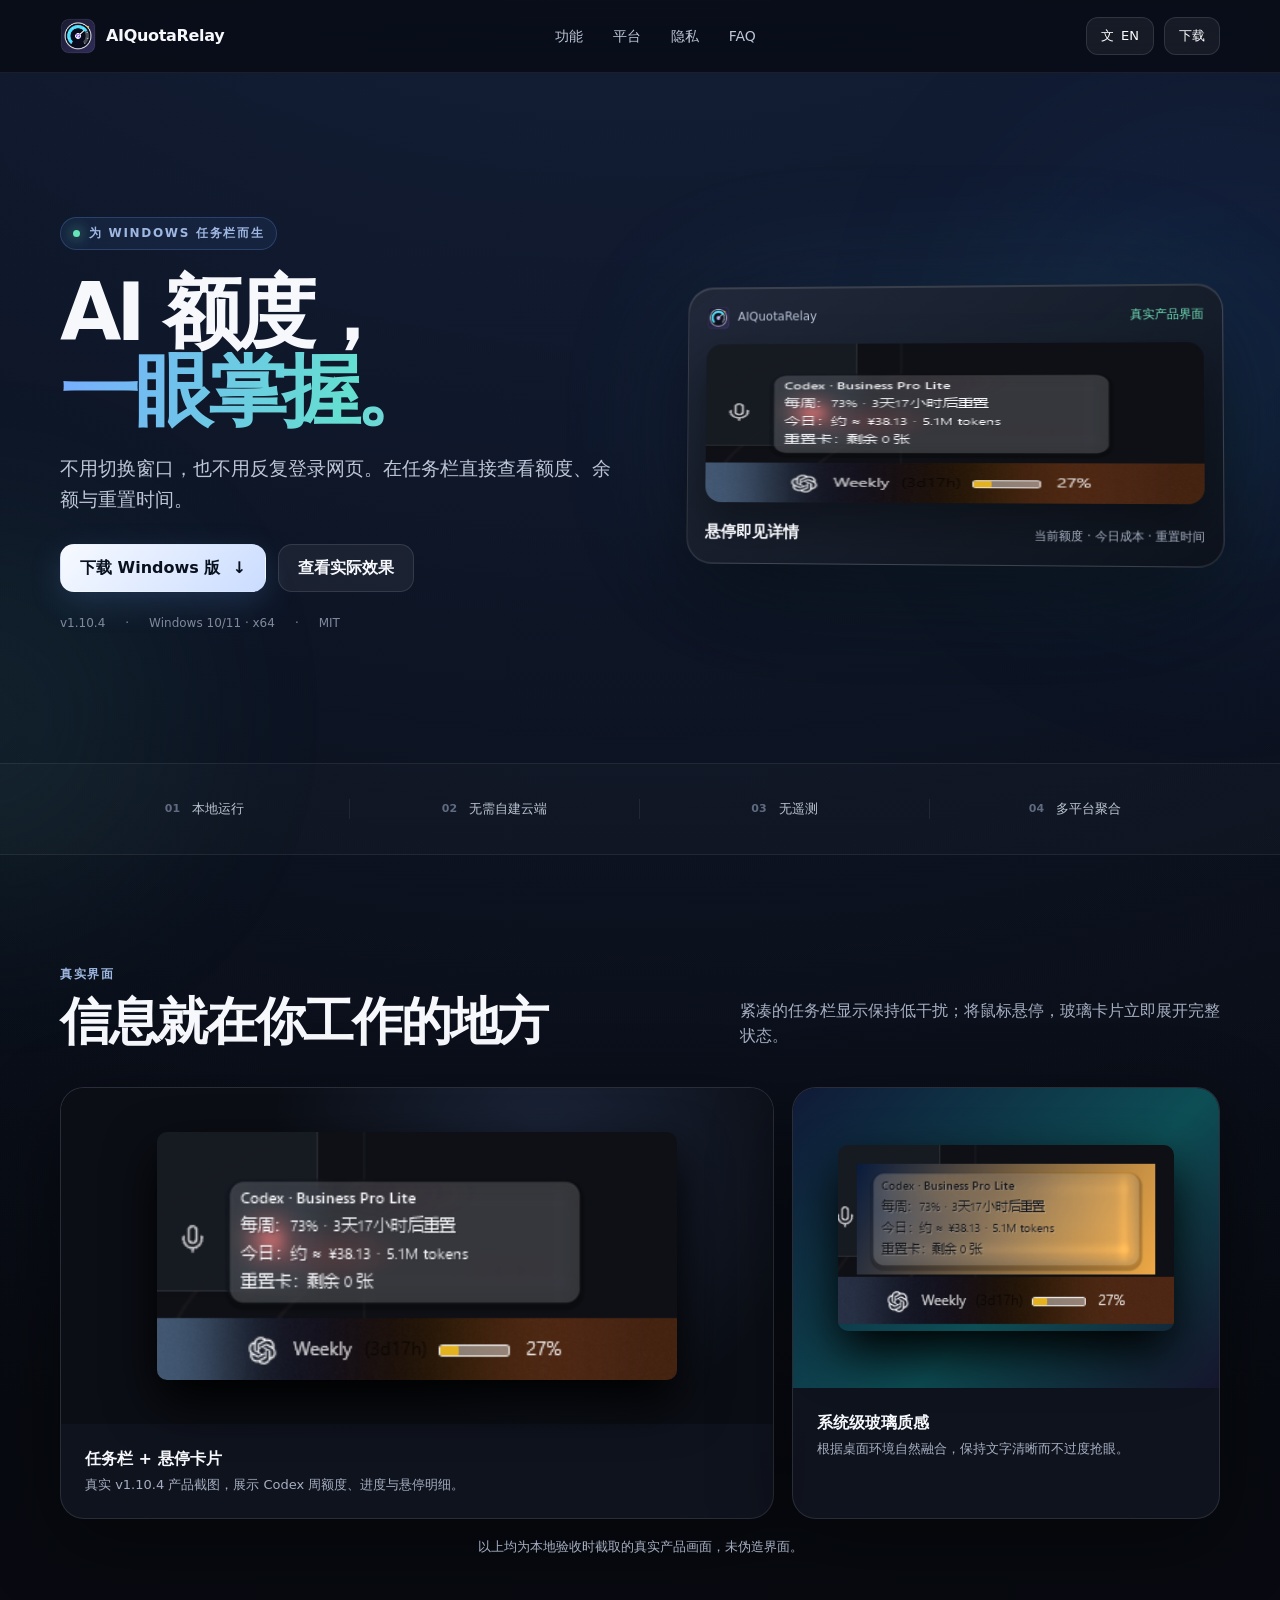
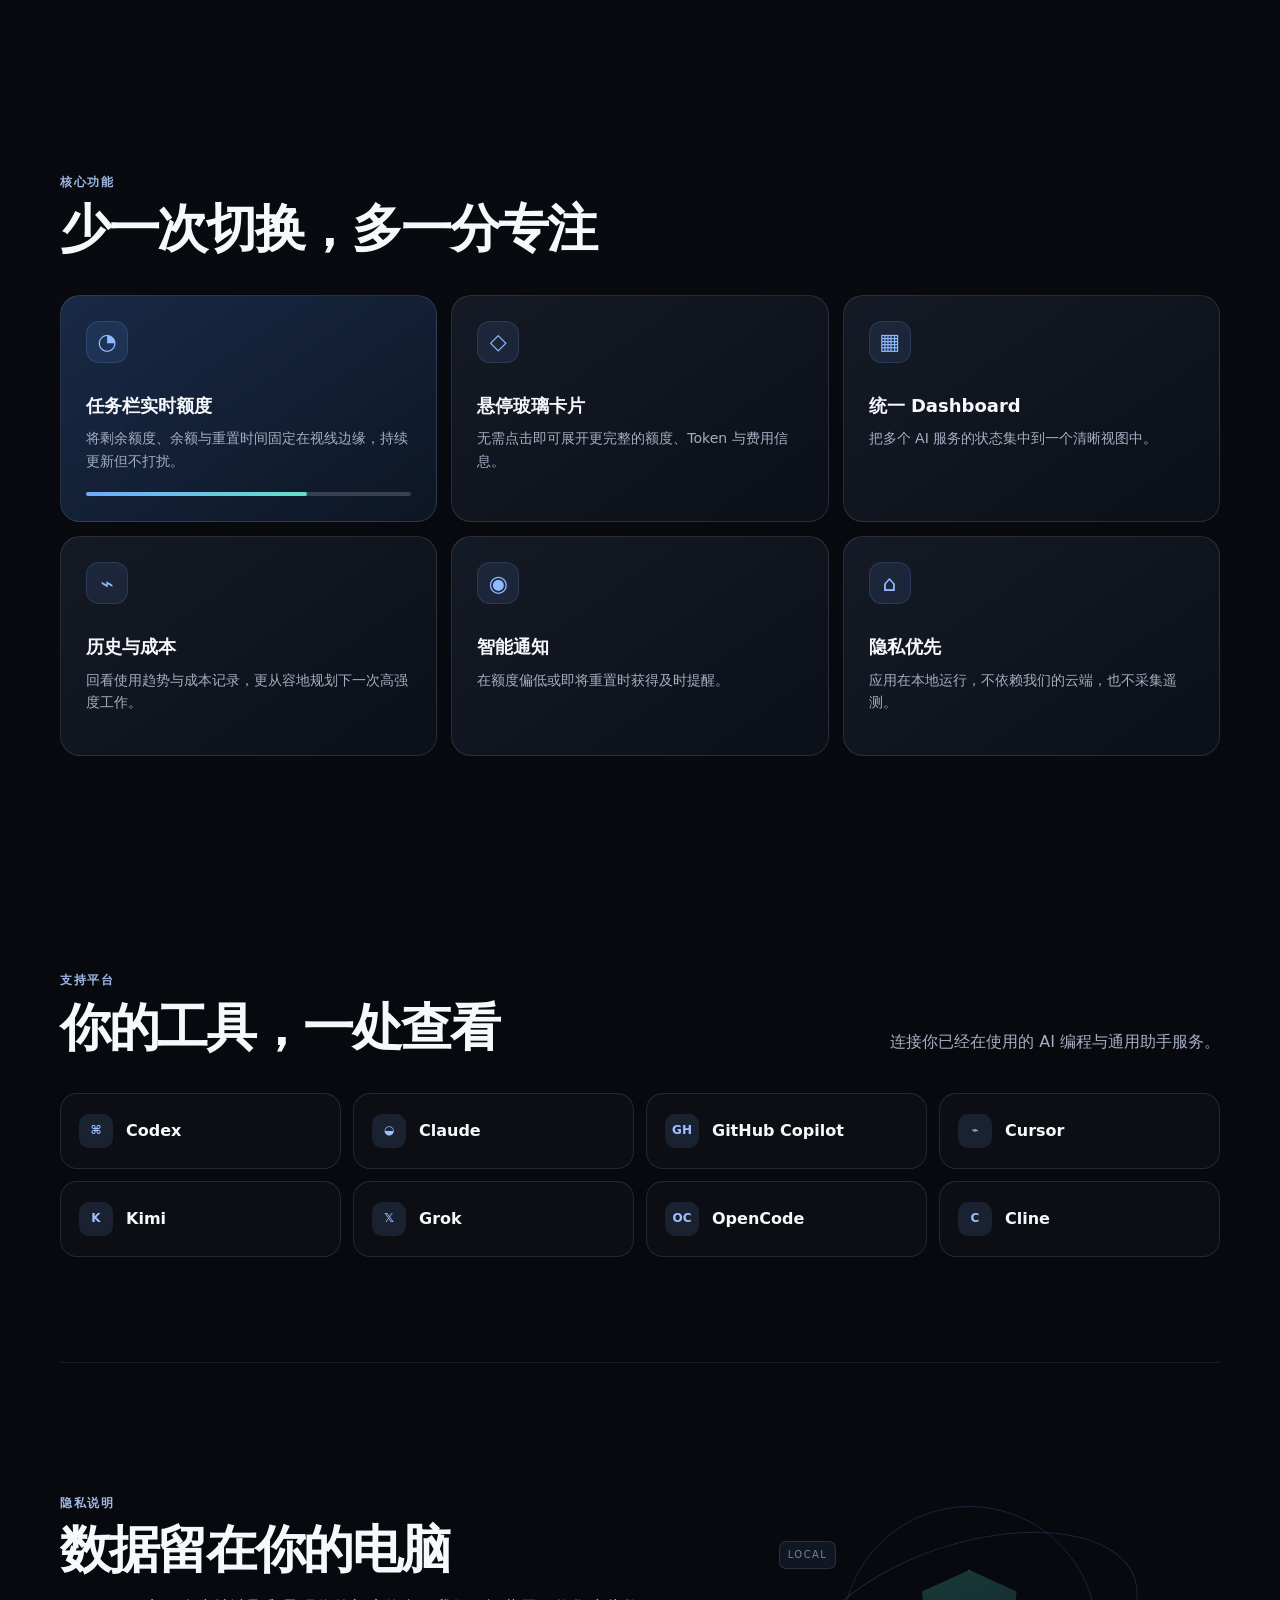
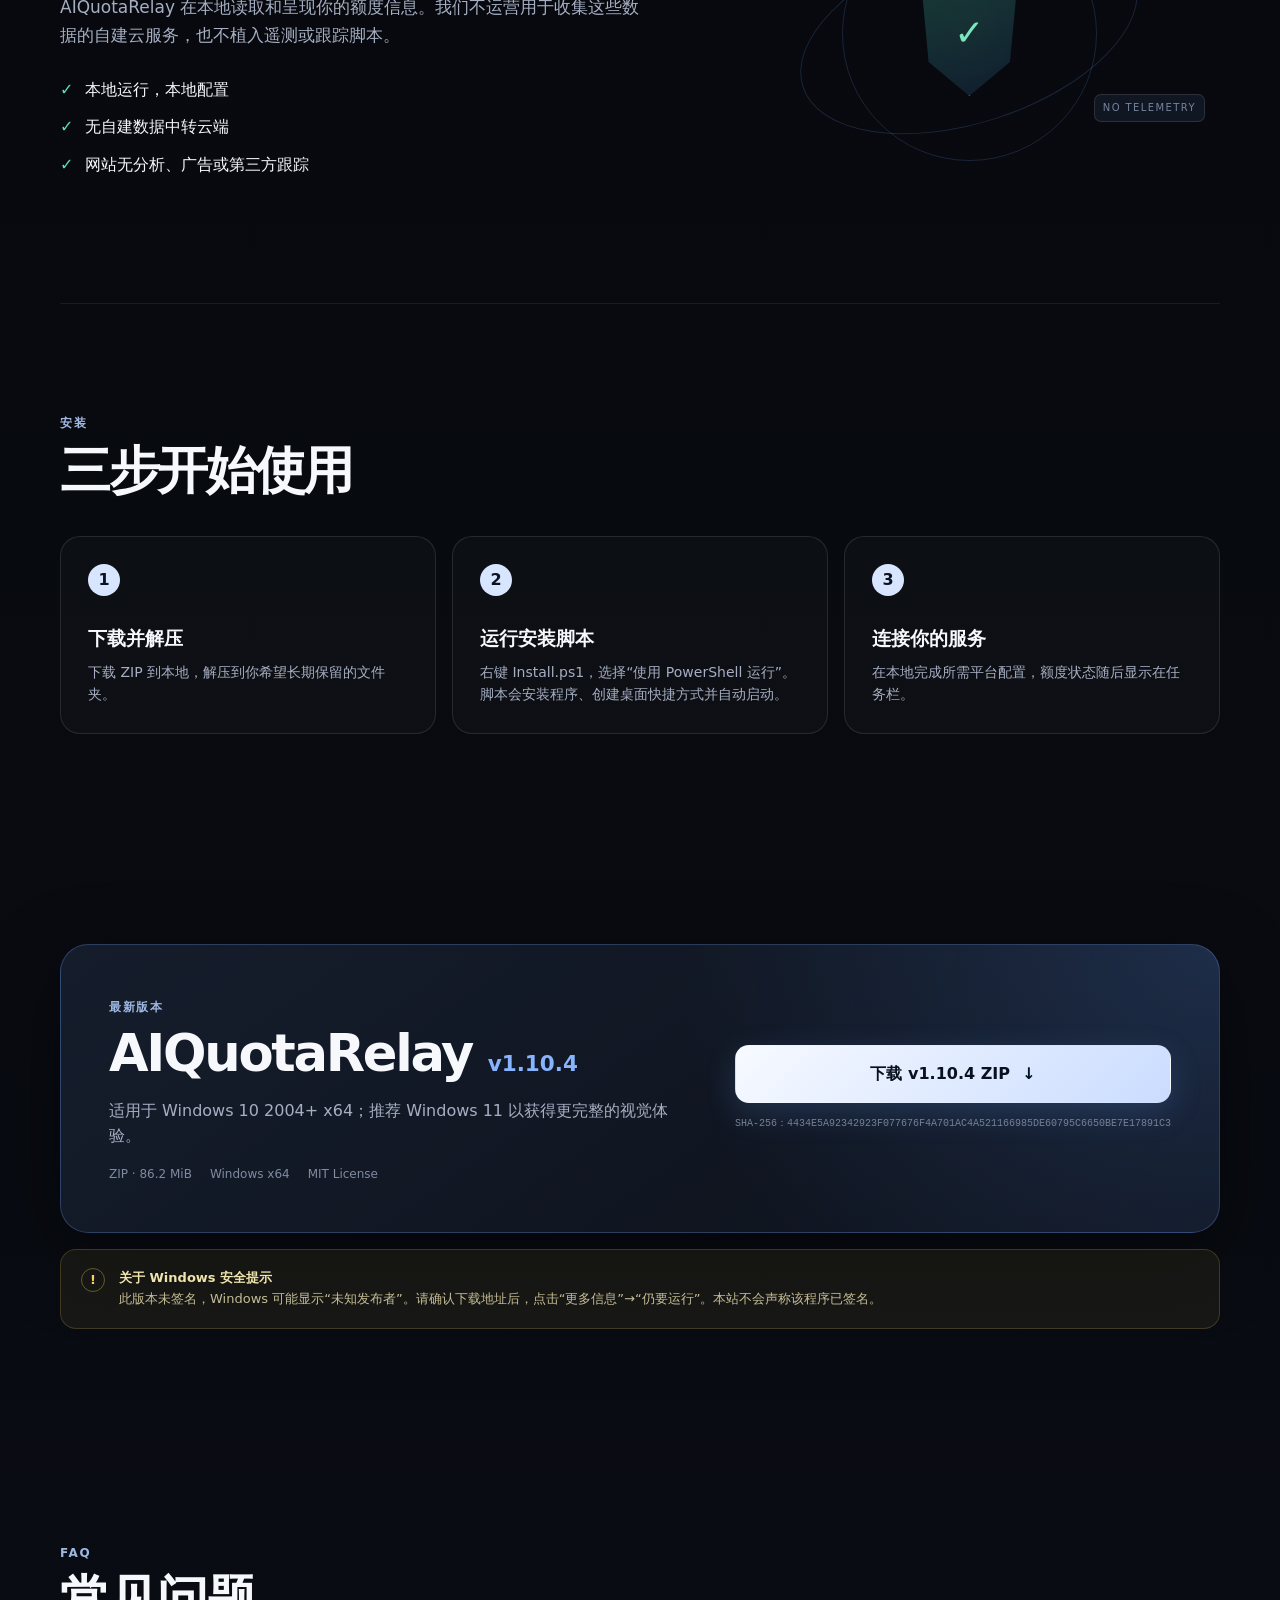
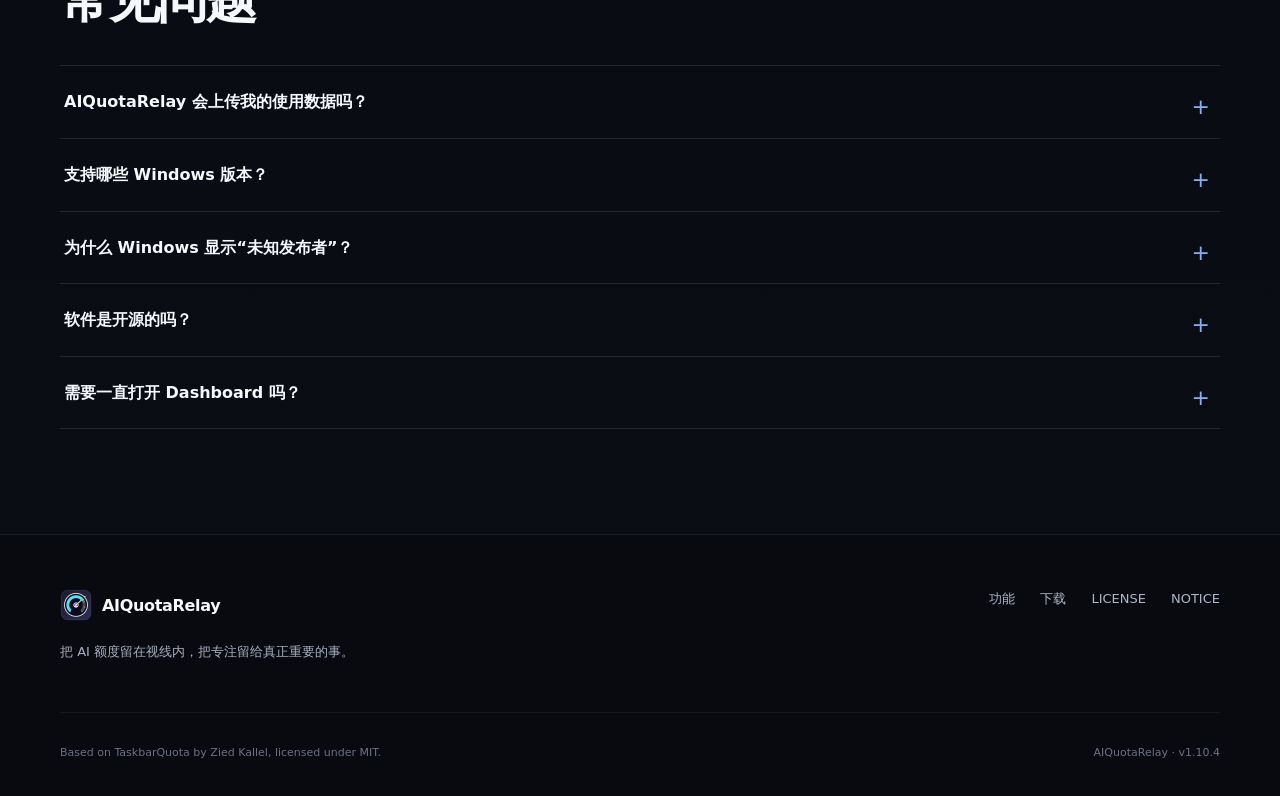
==== index.html @ 6ef2b967 "Launch AIQuotaRelay product site" ====
<!doctype html>
<html lang="zh-CN" data-lang="zh">
<head>
  <meta charset="utf-8">
  <meta name="viewport" content="width=device-width, initial-scale=1">
  <meta name="description" content="AIQuotaRelay — 在 Windows 任务栏直接查看 AI 编程工具额度、余额与重置时间。">
  <meta name="theme-color" content="#080b12">
  <title>AIQuotaRelay — AI 额度，一眼掌握</title>
  <link rel="icon" href="assets/AIQuotaRelay.ico" sizes="any">
  <link rel="apple-touch-icon" href="assets/AIQuotaRelay.png">
  <link rel="stylesheet" href="styles.css">
  <script src="app.js" defer></script>
</head>
<body>
  <a class="skip-link" href="#main" data-i18n="skip">跳到主要内容</a>
  <div class="ambient ambient-one" aria-hidden="true"></div><div class="ambient ambient-two" aria-hidden="true"></div>
  <header class="site-header">
    <nav class="nav shell" aria-label="主导航">
      <a class="brand" href="#top" aria-label="AIQuotaRelay 首页"><img src="assets/AIQuotaRelay.png" alt="" width="36" height="36"><span>AIQuotaRelay</span></a>
      <div class="nav-links">
        <a href="#features" data-i18n="navFeatures">功能</a><a href="#platforms" data-i18n="navPlatforms">平台</a><a href="#privacy" data-i18n="navPrivacy">隐私</a><a href="#faq">FAQ</a>
      </div>
      <div class="nav-actions"><button class="lang-toggle" type="button" aria-label="Switch to English"><span aria-hidden="true">文</span><span id="langLabel">EN</span></button><a class="nav-download" href="#download" data-i18n="navDownload">下载</a></div>
    </nav>
  </header>

  <main id="main">
    <section class="hero shell" id="top">
      <div class="hero-copy">
        <div class="eyebrow"><span class="status-dot"></span><span data-i18n="eyebrow">为 Windows 任务栏而生</span></div>
        <h1><span data-i18n="heroTitleA">AI 额度，</span><span class="gradient-text" data-i18n="heroTitleB">一眼掌握。</span></h1>
        <p class="hero-lead" data-i18n="heroLead">不用切换窗口，也不用反复登录网页。在任务栏直接查看额度、余额与重置时间。</p>
        <div class="hero-actions">
          <a class="button primary" href="https://github.com/Lanzier/AIQuotaRelay/releases/download/v1.10.4/AIQuotaRelay-v1.10.4-win-x64.zip" data-download><span data-i18n="downloadWin">下载 Windows 版</span><span aria-hidden="true">↓</span></a>
          <a class="button secondary" href="#demo" data-i18n="seeDemo">查看实际效果</a>
        </div>
        <div class="hero-meta"><span>v1.10.4</span><span>Windows 10/11 · x64</span><span>MIT</span></div>
      </div>
      <div class="hero-visual" aria-label="AIQuotaRelay 任务栏展示">
        <div class="window-glow"></div>
        <div class="product-stage">
          <div class="stage-top"><span class="stage-app"><img src="assets/AIQuotaRelay.png" alt="" width="24" height="24">AIQuotaRelay</span><span class="stage-live" data-i18n="liveData">真实产品界面</span></div>
          <img class="hero-shot" src="assets/taskbar-hover-v1.10.4.png" alt="AIQuotaRelay 在 Windows 任务栏上显示 Codex 额度与悬停详情" width="336" height="160">
          <div class="stage-caption"><strong data-i18n="hoverTitle">悬停即见详情</strong><span data-i18n="hoverBody">当前额度 · 今日成本 · 重置时间</span></div>
        </div>
      </div>
    </section>

    <section class="trust-strip" aria-label="产品特性摘要"><div class="shell trust-grid">
      <span><b>01</b><i data-i18n="trustLocal">本地运行</i></span><span><b>02</b><i data-i18n="trustCloud">无需自建云端</i></span><span><b>03</b><i data-i18n="trustTelemetry">无遥测</i></span><span><b>04</b><i data-i18n="trustPlatforms">多平台聚合</i></span>
    </div></section>

    <section class="section shell" id="demo">
      <div class="section-heading"><div><span class="kicker" data-i18n="demoKicker">真实界面</span><h2 data-i18n="demoTitle">信息就在你工作的地方</h2></div><p data-i18n="demoLead">紧凑的任务栏显示保持低干扰；将鼠标悬停，玻璃卡片立即展开完整状态。</p></div>
      <div class="demo-grid">
        <figure class="demo-card demo-main"><div class="shot-wrap checker"><img src="assets/taskbar-hover-v1.10.4.png" alt="AIQuotaRelay 任务栏悬停卡片真实截图" loading="lazy"></div><figcaption><b data-i18n="demoCard1Title">任务栏 + 悬停卡片</b><span data-i18n="demoCard1Body">真实 v1.10.4 产品截图，展示 Codex 周额度、进度与悬停明细。</span></figcaption></figure>
        <figure class="demo-card"><div class="shot-wrap colorful"><img src="assets/hover-glass-colorful.png" alt="AIQuotaRelay 彩色桌面背景上的玻璃效果真实截图" loading="lazy"></div><figcaption><b data-i18n="demoCard2Title">系统级玻璃质感</b><span data-i18n="demoCard2Body">根据桌面环境自然融合，保持文字清晰而不过度抢眼。</span></figcaption></figure>
      </div>
      <p class="image-note" data-i18n="imageNote">以上均为本地验收时截取的真实产品画面，未伪造界面。</p>
    </section>

    <section class="section shell" id="features">
      <div class="section-heading"><div><span class="kicker" data-i18n="featuresKicker">核心功能</span><h2 data-i18n="featuresTitle">少一次切换，多一分专注</h2></div></div>
      <div class="feature-grid">
        <article class="feature featured"><div class="icon">◔</div><h3 data-i18n="f1t">任务栏实时额度</h3><p data-i18n="f1b">将剩余额度、余额与重置时间固定在视线边缘，持续更新但不打扰。</p><div class="mini-meter"><span></span></div></article>
        <article class="feature"><div class="icon">◇</div><h3 data-i18n="f2t">悬停玻璃卡片</h3><p data-i18n="f2b">无需点击即可展开更完整的额度、Token 与费用信息。</p></article>
        <article class="feature"><div class="icon">▦</div><h3 data-i18n="f3t">统一 Dashboard</h3><p data-i18n="f3b">把多个 AI 服务的状态集中到一个清晰视图中。</p></article>
        <article class="feature"><div class="icon">⌁</div><h3 data-i18n="f4t">历史与成本</h3><p data-i18n="f4b">回看使用趋势与成本记录，更从容地规划下一次高强度工作。</p></article>
        <article class="feature"><div class="icon">◉</div><h3 data-i18n="f5t">智能通知</h3><p data-i18n="f5b">在额度偏低或即将重置时获得及时提醒。</p></article>
        <article class="feature"><div class="icon">⌂</div><h3 data-i18n="f6t">隐私优先</h3><p data-i18n="f6b">应用在本地运行，不依赖我们的云端，也不采集遥测。</p></article>
      </div>
    </section>

    <section class="section shell" id="platforms">
      <div class="section-heading"><div><span class="kicker" data-i18n="platformKicker">支持平台</span><h2 data-i18n="platformTitle">你的工具，一处查看</h2></div><p data-i18n="platformLead">连接你已经在使用的 AI 编程与通用助手服务。</p></div>
      <div class="platform-list">
        <span><b>⌘</b>Codex</span><span><b>◒</b>Claude</span><span><b>GH</b>GitHub Copilot</span><span><b>⌁</b>Cursor</span><span><b>K</b>Kimi</span><span><b>𝕏</b>Grok</span><span><b>OC</b>OpenCode</span><span><b>C</b>Cline</span>
      </div>
    </section>

    <section class="section shell privacy" id="privacy">
      <div class="privacy-copy"><span class="kicker" data-i18n="privacyKicker">隐私说明</span><h2 data-i18n="privacyTitle">数据留在你的电脑</h2><p data-i18n="privacyLead">AIQuotaRelay 在本地读取和呈现你的额度信息。我们不运营用于收集这些数据的自建云服务，也不植入遥测或跟踪脚本。</p><ul><li data-i18n="p1">本地运行，本地配置</li><li data-i18n="p2">无自建数据中转云端</li><li data-i18n="p3">网站无分析、广告或第三方跟踪</li></ul></div>
      <div class="privacy-visual" aria-hidden="true"><div class="shield">✓</div><div class="orbit o1"></div><div class="orbit o2"></div><span class="pv-label pv-a">LOCAL</span><span class="pv-label pv-b">NO TELEMETRY</span></div>
    </section>

    <section class="section shell" id="install">
      <div class="section-heading"><div><span class="kicker" data-i18n="installKicker">安装</span><h2 data-i18n="installTitle">三步开始使用</h2></div></div>
      <ol class="steps">
        <li><span>1</span><div><h3 data-i18n="s1t">下载并解压</h3><p data-i18n="s1b">下载 ZIP 到本地，解压到你希望长期保留的文件夹。</p></div></li>
        <li><span>2</span><div><h3 data-i18n="s2t">运行安装脚本</h3><p data-i18n="s2b">右键 Install.ps1，选择“使用 PowerShell 运行”。脚本会安装程序、创建桌面快捷方式并自动启动。</p></div></li>
        <li><span>3</span><div><h3 data-i18n="s3t">连接你的服务</h3><p data-i18n="s3b">在本地完成所需平台配置，额度状态随后显示在任务栏。</p></div></li>
      </ol>
    </section>

    <section class="section shell" id="download">
      <div class="download-panel"><div><span class="kicker" data-i18n="downloadKicker">最新版本</span><h2>AIQuotaRelay <em>v1.10.4</em></h2><p data-i18n="downloadLead">适用于 Windows 10 2004+ x64；推荐 Windows 11 以获得更完整的视觉体验。</p><div class="release-facts"><span>ZIP · 86.2 MiB</span><span>Windows x64</span><span>MIT License</span></div></div>
        <div class="download-side"><a class="button primary big" href="https://github.com/Lanzier/AIQuotaRelay/releases/download/v1.10.4/AIQuotaRelay-v1.10.4-win-x64.zip" data-download><span data-i18n="downloadZip">下载 v1.10.4 ZIP</span><span aria-hidden="true">↓</span></a><code data-i18n="shaPending">SHA-256：4434E5A92342923F077676F4A701AC4A521166985DE60795C6650BE7E17891C3</code></div>
      </div>
      <div class="warning"><span aria-hidden="true">!</span><p><strong data-i18n="unsignedTitle">关于 Windows 安全提示</strong><br><span data-i18n="unsignedBody">此版本未签名，Windows 可能显示“未知发布者”。请确认下载地址后，点击“更多信息”→“仍要运行”。本站不会声称该程序已签名。</span></p></div>
    </section>

    <section class="section shell faq" id="faq">
      <div class="section-heading"><div><span class="kicker">FAQ</span><h2 data-i18n="faqTitle">常见问题</h2></div></div>
      <div class="faq-list">
        <details><summary data-i18n="q1">AIQuotaRelay 会上传我的使用数据吗？</summary><p data-i18n="a1">不会。应用在本地运行，不使用我们的云端中转，也不包含遥测。各服务的连接仍受其自身条款与接口约束。</p></details>
        <details><summary data-i18n="q2">支持哪些 Windows 版本？</summary><p data-i18n="a2">支持 Windows 10 2004 及以上版本的 x64 设备，推荐使用 Windows 11。</p></details>
        <details><summary data-i18n="q3">为什么 Windows 显示“未知发布者”？</summary><p data-i18n="a3">当前安装包未使用受信任的代码签名证书。确认文件来自本页列出的 GitHub Releases 地址后，可点击“更多信息”→“仍要运行”。</p></details>
        <details><summary data-i18n="q4">软件是开源的吗？</summary><p data-i18n="a4">本项目保留 MIT 许可与原作者署名。AIQuotaRelay 基于 Zied Kallel 的 TaskbarQuota，详情见 LICENSE 与 NOTICE。</p></details>
        <details><summary data-i18n="q5">需要一直打开 Dashboard 吗？</summary><p data-i18n="a5">不需要。日常状态可直接在任务栏查看，需要深入分析时再打开 Dashboard。</p></details>
      </div>
    </section>
  </main>

  <footer><div class="shell footer-grid"><div><a class="brand" href="#top"><img src="assets/AIQuotaRelay.png" alt="" width="32" height="32"><span>AIQuotaRelay</span></a><p data-i18n="footerTag">把 AI 额度留在视线内，把专注留给真正重要的事。</p></div><div class="footer-links"><a href="#features" data-i18n="navFeatures">功能</a><a href="#download" data-i18n="navDownload">下载</a><a href="license.html">LICENSE</a><a href="notice.html">NOTICE</a></div></div><div class="shell footer-bottom"><p>Based on TaskbarQuota by Zied Kallel, licensed under MIT.</p><p>AIQuotaRelay · v1.10.4</p></div></footer>
</body>
</html>
---- styles.css ----
:root{--bg:#07090e;--bg2:#0d111b;--card:rgba(20,25,37,.68);--card2:#121824;--line:rgba(255,255,255,.11);--text:#f6f8fc;--muted:#a6afc2;--blue:#68a7ff;--cyan:#5ae0d0;--purple:#9d8cff;--yellow:#f7d25c;--radius:24px;--shadow:0 24px 80px rgba(0,0,0,.42)}*{box-sizing:border-box}html{scroll-behavior:smooth;scroll-padding-top:88px}body{margin:0;background:radial-gradient(circle at 50% -15%,#182748 0,transparent 36%),linear-gradient(180deg,#080b12 0,#07090e 55%,#0a0d14 100%);color:var(--text);font-family:"Segoe UI Variable","Segoe UI",system-ui,-apple-system,sans-serif;line-height:1.6;overflow-x:hidden}a{color:inherit;text-decoration:none}button,a{ -webkit-tap-highlight-color:transparent}img{max-width:100%;display:block}.shell{width:min(1160px,calc(100% - 40px));margin-inline:auto}.skip-link{position:fixed;top:8px;left:8px;z-index:99;background:white;color:#000;padding:8px 12px;border-radius:8px;transform:translateY(-150%)}.skip-link:focus{transform:none}.ambient{position:fixed;pointer-events:none;filter:blur(120px);opacity:.11;border-radius:50%;z-index:-1}.ambient-one{width:430px;height:430px;background:#347cff;top:16%;right:-160px}.ambient-two{width:320px;height:320px;background:#52e0c3;top:62%;left:-180px}.site-header{position:sticky;top:0;z-index:50;background:rgba(7,9,14,.72);backdrop-filter:blur(22px) saturate(1.3);border-bottom:1px solid rgba(255,255,255,.07)}.nav{height:72px;display:flex;align-items:center;justify-content:space-between;gap:24px}.brand{display:inline-flex;align-items:center;gap:10px;font-weight:720;letter-spacing:-.02em}.brand img{border-radius:8px}.nav-links{display:flex;gap:30px;color:#bec6d6;font-size:14px}.nav-links a:hover,.footer-links a:hover{color:white}.nav-actions{display:flex;gap:10px;align-items:center}.lang-toggle,.nav-download{border:1px solid var(--line);background:rgba(255,255,255,.06);color:white;height:38px;padding:0 14px;border-radius:12px;font:inherit;font-size:13px;cursor:pointer}.lang-toggle{display:flex;gap:7px;align-items:center}.lang-toggle:hover,.nav-download:hover{background:rgba(255,255,255,.11)}.nav-download{display:inline-flex;align-items:center}.hero{min-height:690px;display:grid;grid-template-columns:1.02fr .98fr;align-items:center;gap:64px;padding-block:92px 78px}.eyebrow,.kicker{color:#9fb8e2;text-transform:uppercase;letter-spacing:.14em;font-size:12px;font-weight:700}.eyebrow{display:inline-flex;gap:9px;align-items:center;padding:6px 12px;border:1px solid rgba(108,162,255,.24);border-radius:999px;background:rgba(74,126,215,.1)}.status-dot{width:7px;height:7px;border-radius:50%;background:#65e5b8;box-shadow:0 0 14px #65e5b8}.hero h1{font-size:clamp(52px,6.2vw,86px);line-height:.98;letter-spacing:-.065em;margin:24px 0}.gradient-text{display:block;background:linear-gradient(100deg,#78adff 0,#64dfd0 52%,#b09cff 100%);-webkit-background-clip:text;background-clip:text;color:transparent}.hero-lead{font-size:19px;color:#bdc6d7;max-width:590px;margin:0 0 30px}.hero-actions{display:flex;gap:12px;flex-wrap:wrap}.button{display:inline-flex;justify-content:center;align-items:center;gap:12px;min-height:48px;padding:0 19px;border-radius:14px;font-weight:650;border:1px solid transparent;transition:.2s transform,.2s background,.2s border-color}.button:hover{transform:translateY(-2px)}.button.primary{background:linear-gradient(135deg,#f7faff,#cadcff);color:#09111e;box-shadow:0 10px 32px rgba(104,167,255,.18)}.button.secondary{border-color:var(--line);background:rgba(255,255,255,.055)}.hero-meta{display:flex;gap:20px;color:#7f899d;font-size:12px;margin-top:22px;flex-wrap:wrap}.hero-meta span+span:before{content:"·";margin-right:20px}.hero-visual{position:relative;display:grid;place-items:center;min-width:0}.window-glow{position:absolute;width:88%;height:76%;background:linear-gradient(120deg,#397ce3,#37c8b8);filter:blur(80px);opacity:.24}.product-stage{position:relative;width:100%;padding:18px;border:1px solid rgba(255,255,255,.16);border-radius:26px;background:linear-gradient(145deg,rgba(34,41,57,.89),rgba(12,16,24,.84));box-shadow:0 38px 100px rgba(0,0,0,.5),inset 0 1px 0 rgba(255,255,255,.12);backdrop-filter:blur(18px);transform:perspective(900px) rotateY(-3deg) rotateX(1.5deg)}.stage-top{display:flex;justify-content:space-between;align-items:center;font-size:12px;color:#b7c0d2;margin-bottom:15px}.stage-app{display:flex;gap:8px;align-items:center}.stage-app img{border-radius:6px}.stage-live{color:#6fe0b7}.hero-shot{width:100%;border-radius:16px;image-rendering:auto;box-shadow:0 20px 45px rgba(0,0,0,.4)}.stage-caption{display:flex;justify-content:space-between;gap:12px;align-items:flex-end;margin-top:17px}.stage-caption strong{font-size:16px}.stage-caption span{color:var(--muted);font-size:12px}.trust-strip{border-block:1px solid rgba(255,255,255,.07);background:rgba(255,255,255,.018)}.trust-grid{display:grid;grid-template-columns:repeat(4,1fr);min-height:90px;align-items:center}.trust-grid span{display:flex;align-items:center;justify-content:center;gap:12px;border-right:1px solid rgba(255,255,255,.07)}.trust-grid span:last-child{border:0}.trust-grid b{color:#5f6b80;font-size:11px}.trust-grid i{font-style:normal;font-size:13px;color:#bdc5d3}.section{padding-block:105px}.section-heading{display:flex;justify-content:space-between;align-items:flex-end;gap:40px;margin-bottom:38px}.section-heading h2,.privacy h2,.download-panel h2{font-size:clamp(34px,4vw,54px);line-height:1.08;letter-spacing:-.045em;margin:8px 0 0}.section-heading p{max-width:480px;color:var(--muted);margin:0}.demo-grid{display:grid;grid-template-columns:1.25fr .75fr;gap:18px}.demo-card{margin:0;border:1px solid var(--line);border-radius:var(--radius);overflow:hidden;background:var(--card);box-shadow:var(--shadow)}.shot-wrap{min-height:300px;display:grid;place-items:center;padding:44px 30px;background:radial-gradient(circle at 68% 20%,rgba(92,128,204,.2),transparent 50%),#0b0e15}.shot-wrap.colorful{background:linear-gradient(135deg,#101a37,#0d4e55 58%,#16162d)}.shot-wrap img{width:min(100%,520px);border-radius:10px;box-shadow:0 22px 50px #000}.demo-card:not(.demo-main) .shot-wrap img{width:min(100%,336px)}.demo-card figcaption{display:grid;gap:4px;padding:22px 24px}.demo-card figcaption span,.image-note{color:var(--muted);font-size:13px}.image-note{text-align:center;margin:18px 0 0}.feature-grid{display:grid;grid-template-columns:repeat(3,1fr);gap:14px}.feature{min-height:220px;padding:25px;border:1px solid var(--line);border-radius:20px;background:linear-gradient(145deg,rgba(25,31,44,.78),rgba(14,18,27,.72));transition:.2s border-color,.2s transform}.feature:hover{transform:translateY(-3px);border-color:rgba(125,170,245,.34)}.feature.featured{background:linear-gradient(145deg,rgba(43,74,125,.5),rgba(15,26,43,.78))}.feature .icon{font-size:22px;color:#8ebaff;width:42px;height:42px;display:grid;place-items:center;border-radius:13px;background:rgba(112,165,255,.1);border:1px solid rgba(112,165,255,.17)}.feature h3{font-size:18px;margin:29px 0 7px}.feature p{margin:0;color:var(--muted);font-size:14px}.mini-meter{height:4px;background:#384052;border-radius:4px;margin-top:20px}.mini-meter span{display:block;width:68%;height:100%;background:linear-gradient(90deg,#70a9ff,#62e0c9);border-radius:inherit}.platform-list{display:grid;grid-template-columns:repeat(4,1fr);gap:12px}.platform-list span{height:76px;display:flex;align-items:center;gap:13px;padding:0 18px;border:1px solid var(--line);border-radius:17px;background:rgba(255,255,255,.025);font-weight:600}.platform-list b{display:grid;place-items:center;width:34px;height:34px;border-radius:10px;background:#1a2232;color:#9dc1ff;font-size:12px}.privacy{display:grid;grid-template-columns:1.08fr .92fr;gap:70px;align-items:center;border-block:1px solid rgba(255,255,255,.07)}.privacy-copy>p{color:var(--muted);font-size:17px;max-width:620px}.privacy ul{list-style:none;padding:0;margin:28px 0 0;display:grid;gap:12px}.privacy li:before{content:"✓";color:#62dfb8;margin-right:12px}.privacy-visual{position:relative;min-height:330px;display:grid;place-items:center}.shield{width:110px;height:126px;display:grid;place-items:center;font-size:36px;color:#7ce6bf;background:linear-gradient(160deg,rgba(85,225,188,.22),rgba(70,121,218,.14));border:1px solid rgba(105,226,193,.35);clip-path:polygon(50% 0,93% 17%,87% 73%,50% 100%,13% 73%,7% 17%);filter:drop-shadow(0 0 35px rgba(78,214,179,.22))}.orbit{position:absolute;border:1px solid rgba(108,164,255,.18);border-radius:50%}.o1{width:255px;height:255px}.o2{width:350px;height:180px;transform:rotate(-18deg)}.pv-label{position:absolute;font-size:10px;letter-spacing:.14em;color:#75839d;background:#111722;border:1px solid var(--line);border-radius:7px;padding:5px 8px}.pv-a{top:22%;left:12%}.pv-b{right:3%;bottom:23%}.steps{counter-reset:item;list-style:none;padding:0;margin:0;display:grid;grid-template-columns:repeat(3,1fr);gap:16px}.steps li{padding:27px;border:1px solid var(--line);border-radius:20px;background:rgba(255,255,255,.025)}.steps li>span{display:grid;place-items:center;width:32px;height:32px;border-radius:50%;background:#d8e5ff;color:#0b1220;font-weight:800}.steps h3{margin:28px 0 7px}.steps p{margin:0;color:var(--muted);font-size:14px}.download-panel{display:grid;grid-template-columns:1fr auto;gap:50px;align-items:center;padding:48px;border:1px solid rgba(113,163,245,.27);border-radius:28px;background:radial-gradient(circle at 100% 0,rgba(81,133,221,.22),transparent 45%),linear-gradient(145deg,#151d2c,#0d111a);box-shadow:var(--shadow)}.download-panel h2 em{font-style:normal;color:#87b3ff;font-size:.42em;letter-spacing:0}.download-panel p{color:var(--muted);max-width:650px}.release-facts{display:flex;gap:18px;flex-wrap:wrap;font-size:12px;color:#7f8ba0}.download-side{min-width:310px;display:grid;gap:13px}.button.big{min-height:58px}.download-side code{font-family:ui-monospace,Consolas,monospace;text-align:center;color:#758196;font-size:10px;overflow-wrap:anywhere}.warning{display:flex;gap:14px;align-items:flex-start;margin-top:16px;padding:18px 20px;border:1px solid rgba(247,210,92,.18);background:rgba(247,210,92,.06);border-radius:16px;color:#c6bd96;font-size:13px}.warning>span{flex:0 0 24px;height:24px;display:grid;place-items:center;border:1px solid rgba(247,210,92,.35);border-radius:50%;color:var(--yellow);font-weight:800}.warning p{margin:0}.warning strong{color:#f0e4ad}.faq-list{border-top:1px solid var(--line)}details{border-bottom:1px solid var(--line);padding:0 4px}summary{cursor:pointer;list-style:none;padding:23px 36px 23px 0;font-weight:650;position:relative}summary::-webkit-details-marker{display:none}summary:after{content:"+";position:absolute;right:6px;color:#86aff3;font-size:22px;font-weight:300}details[open] summary:after{content:"−"}details p{color:var(--muted);margin:-5px 0 23px;max-width:850px}footer{border-top:1px solid rgba(255,255,255,.08);padding:54px 0 24px;background:#080a0f}.footer-grid{display:flex;justify-content:space-between;gap:30px}.footer-grid p{color:var(--muted);font-size:13px;max-width:430px}.footer-links{display:flex;gap:25px;color:#aeb7c8;font-size:13px}.footer-bottom{display:flex;justify-content:space-between;gap:20px;border-top:1px solid rgba(255,255,255,.06);margin-top:36px;padding-top:20px;color:#687287;font-size:11px}.legal-page main{padding:100px 0}.legal-card{max-width:850px;margin:auto;border:1px solid var(--line);background:var(--card);border-radius:24px;padding:40px}.legal-card pre{white-space:pre-wrap;color:#c8d0df;font:13px/1.7 ui-monospace,Consolas,monospace}.back-link{color:#91b9ff}.not-found{min-height:100vh;display:grid;place-items:center;text-align:center;padding:30px}.not-found h1{font-size:90px;margin:0;letter-spacing:-.07em}.not-found p{color:var(--muted)}
@media(max-width:900px){.nav-links{display:none}.hero{grid-template-columns:1fr;min-height:auto;padding-top:70px;gap:54px}.hero-copy{text-align:center}.eyebrow{margin:auto}.hero-lead{margin-inline:auto}.hero-actions,.hero-meta{justify-content:center}.product-stage{max-width:600px}.trust-grid{grid-template-columns:repeat(2,1fr)}.trust-grid span{min-height:64px}.trust-grid span:nth-child(2){border-right:0}.trust-grid span:nth-child(-n+2){border-bottom:1px solid rgba(255,255,255,.07)}.section{padding-block:80px}.demo-grid,.privacy{grid-template-columns:1fr}.feature-grid{grid-template-columns:repeat(2,1fr)}.platform-list{grid-template-columns:repeat(2,1fr)}.steps{grid-template-columns:1fr}.download-panel{grid-template-columns:1fr}.download-side{min-width:0}.privacy{gap:30px}.section-heading{align-items:flex-start;flex-direction:column}.footer-grid{flex-direction:column}}
@media(max-width:560px){.shell{width:min(100% - 28px,1160px)}.site-header .shell{width:calc(100% - 24px)}.nav{height:64px}.brand{font-size:14px}.brand img{width:30px;height:30px}.nav-download{display:none}.hero{padding-block:55px 52px;gap:42px}.hero h1{font-size:48px}.hero-lead{font-size:16px}.button{width:100%}.hero-meta{gap:8px 12px}.hero-meta span+span:before{margin-right:12px}.product-stage{padding:12px;border-radius:19px;transform:none}.stage-top{margin-bottom:10px}.stage-live{display:none}.hero-shot{border-radius:10px}.stage-caption{display:grid;gap:1px;text-align:left}.trust-grid i{font-size:12px}.section{padding-block:68px}.section-heading{gap:12px;margin-bottom:26px}.section-heading h2,.privacy h2,.download-panel h2{font-size:36px}.demo-grid,.feature-grid{grid-template-columns:1fr}.shot-wrap{min-height:220px;padding:30px 16px}.feature{min-height:190px}.platform-list{grid-template-columns:1fr 1fr;gap:8px}.platform-list span{height:64px;padding:0 11px;font-size:13px}.platform-list b{width:30px;height:30px}.privacy-visual{min-height:260px;overflow:hidden}.o2{width:290px}.steps li{padding:22px}.download-panel{padding:26px 20px;gap:28px;border-radius:22px}.release-facts{gap:7px 12px}.warning{padding:16px}.footer-links{display:grid;grid-template-columns:1fr 1fr;gap:12px 30px}.footer-bottom{flex-direction:column;gap:4px}.legal-card{padding:24px 18px}.legal-page main{padding:70px 0}}
@media(prefers-reduced-motion:reduce){html{scroll-behavior:auto}.button,.feature{transition:none}}
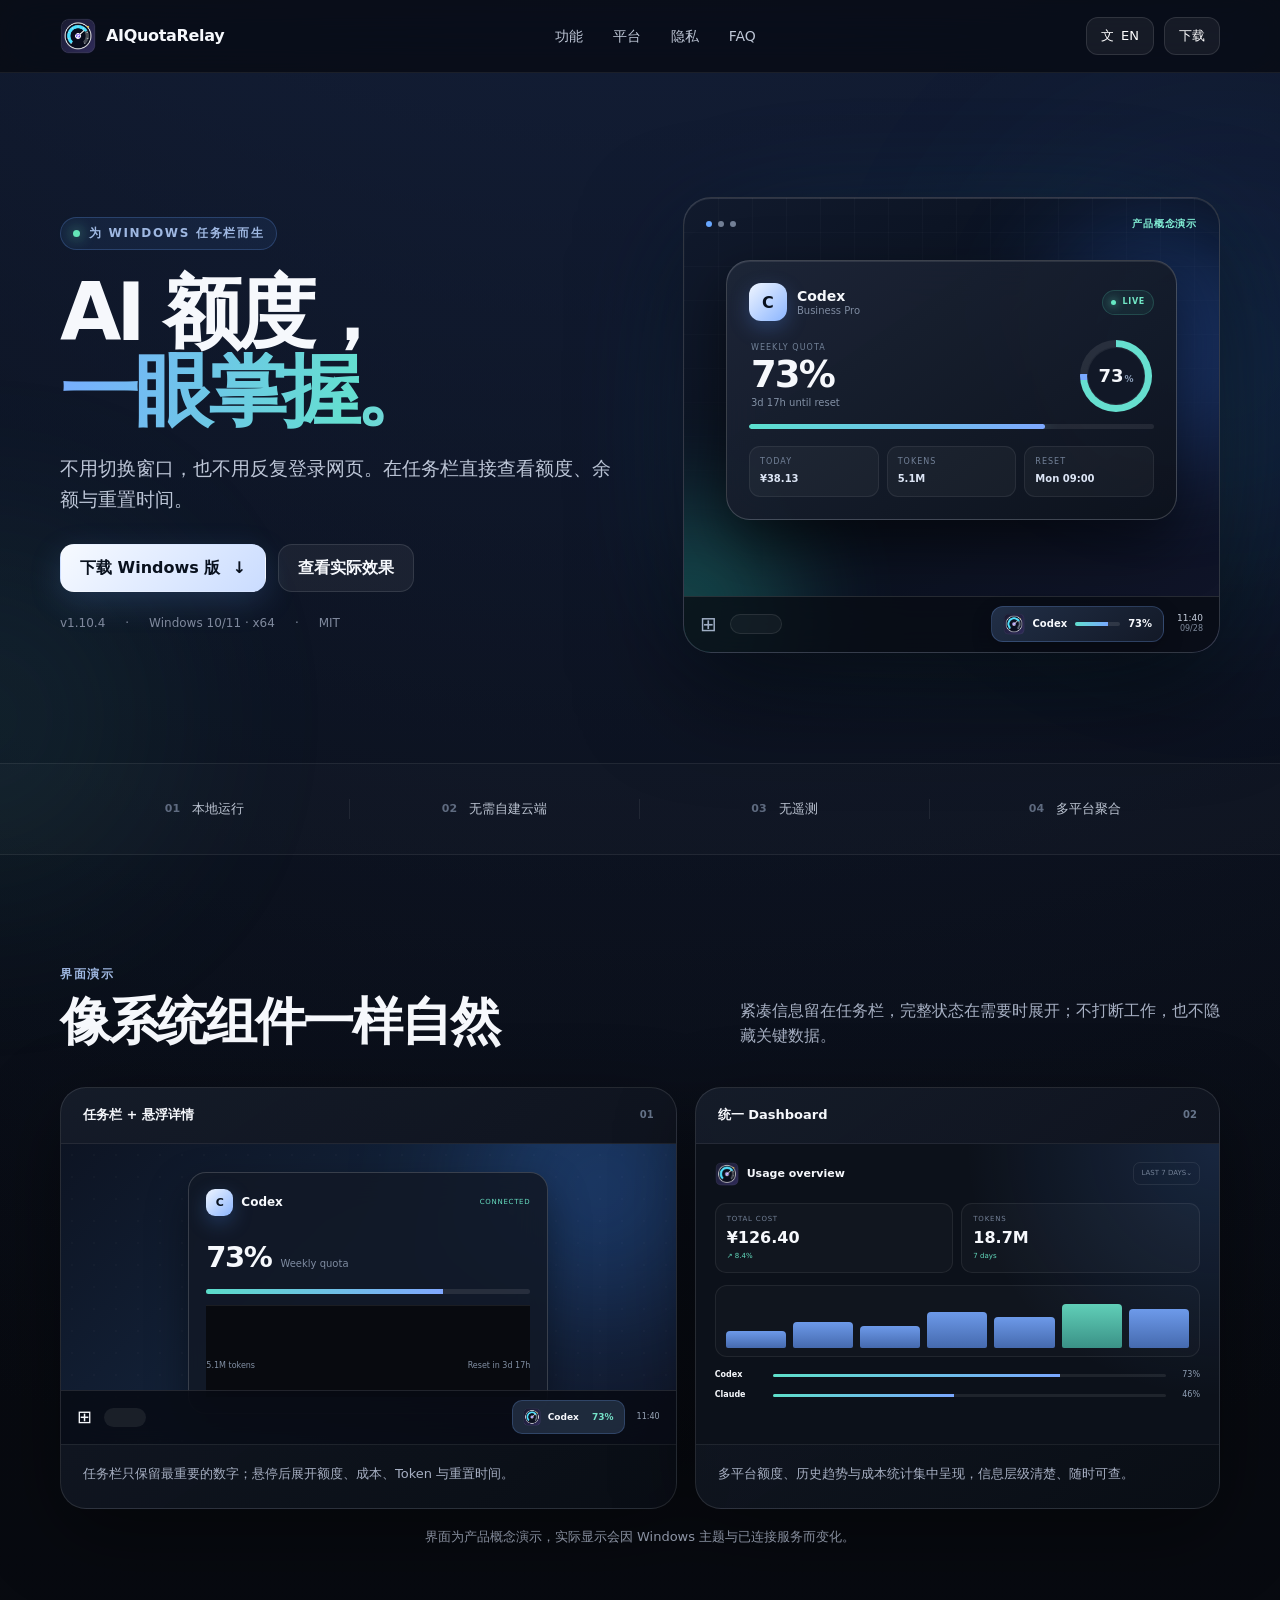
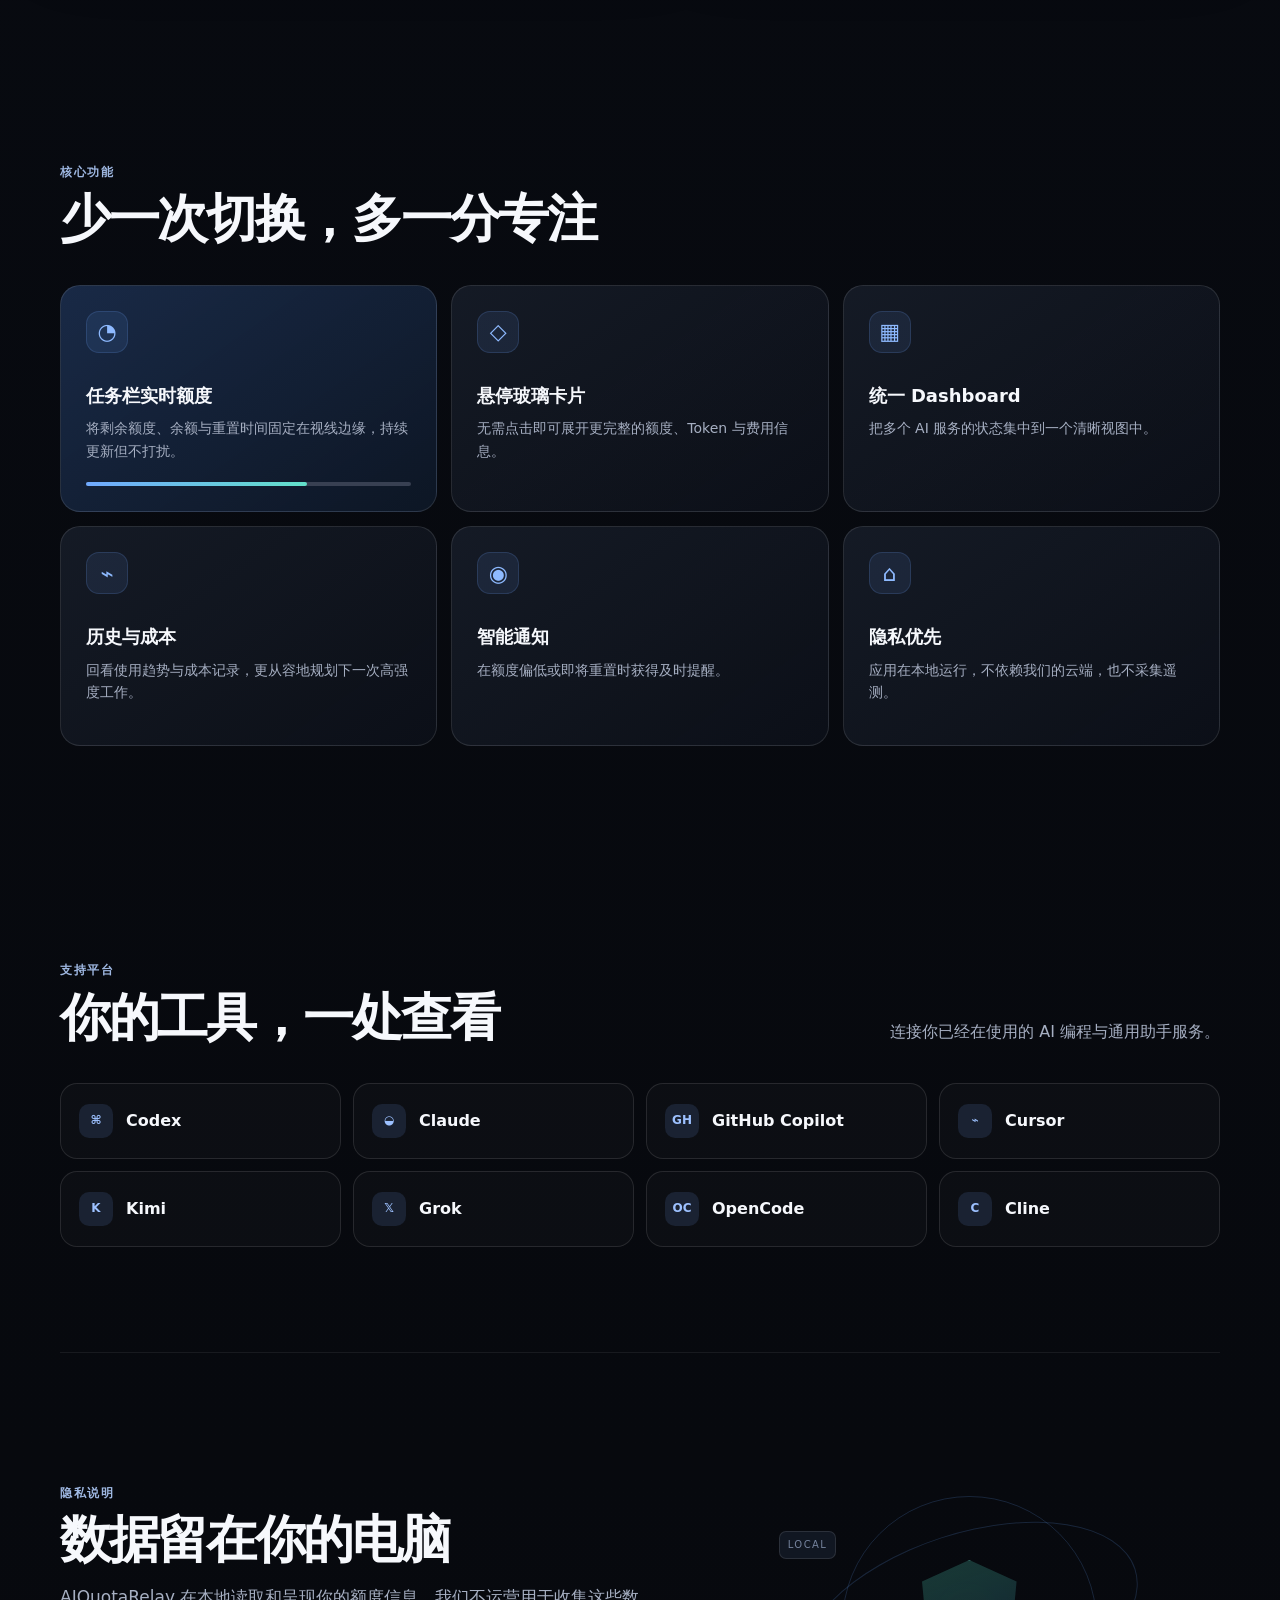
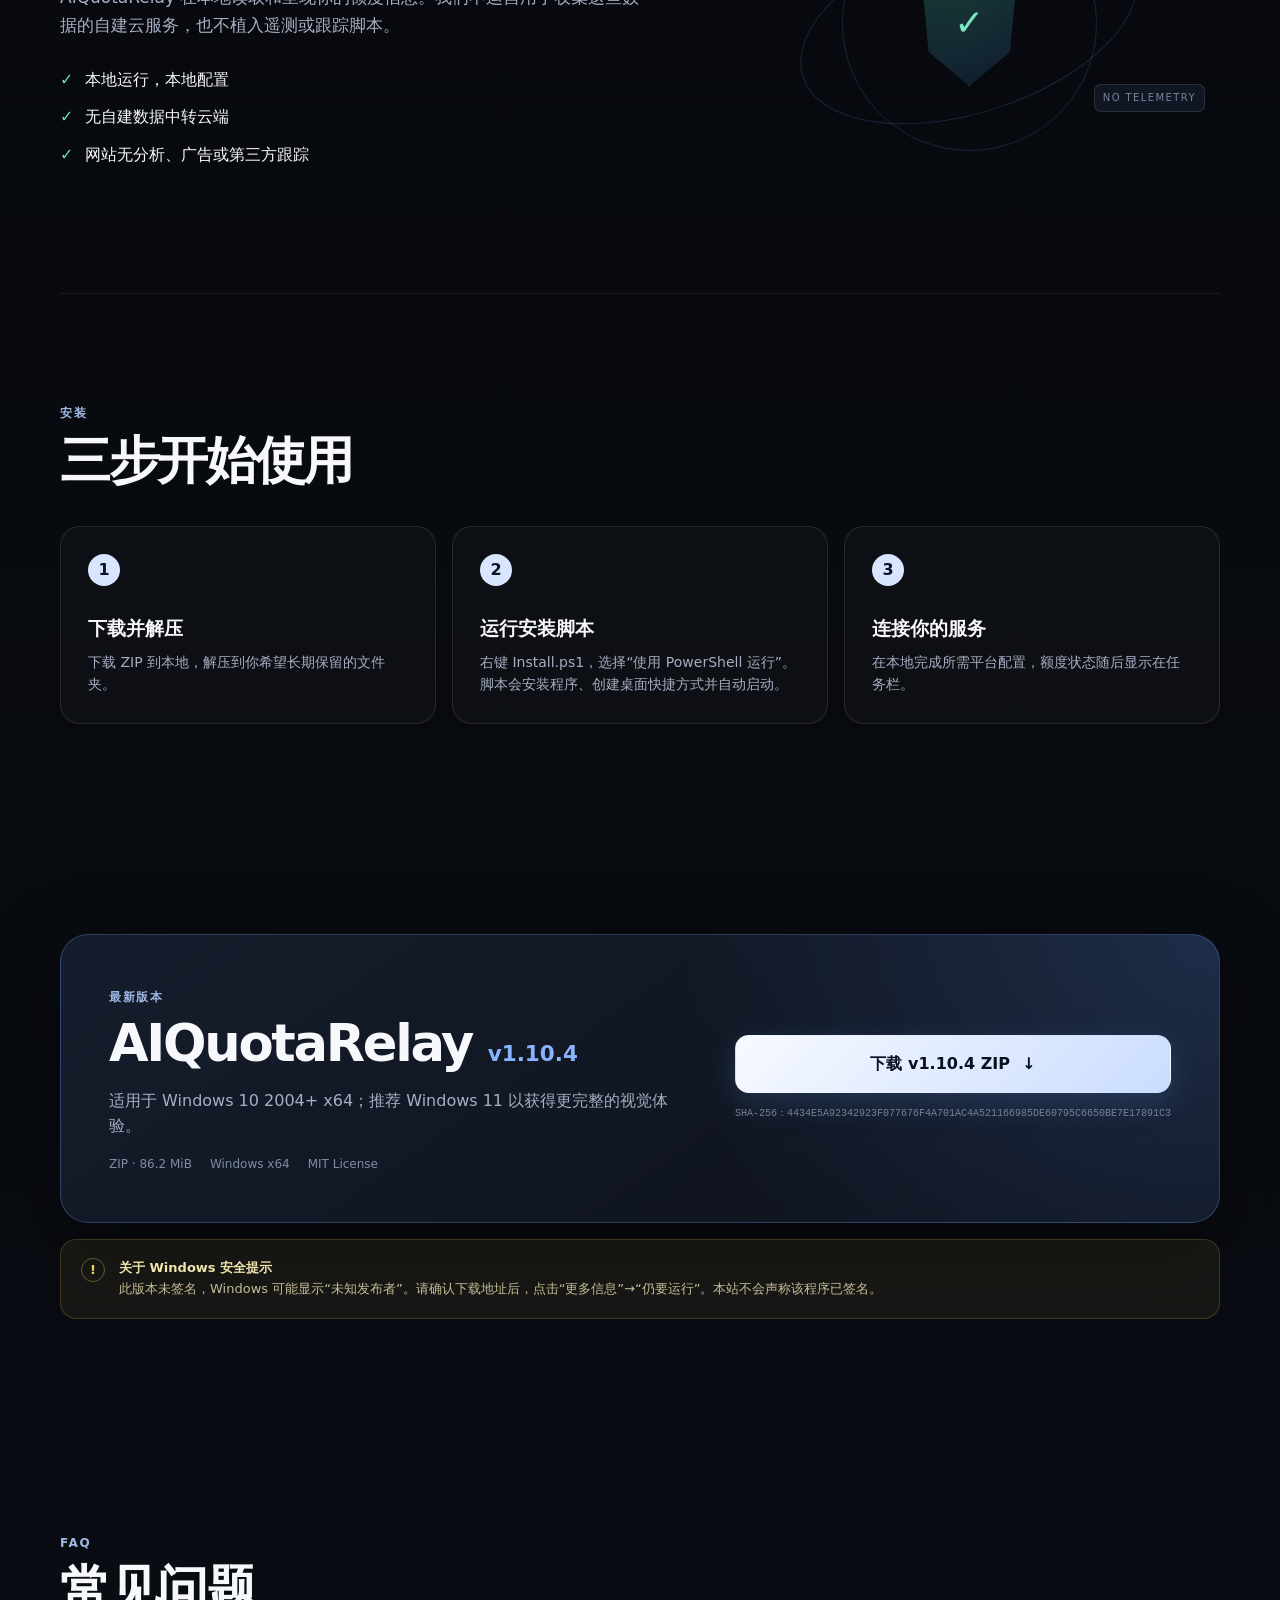
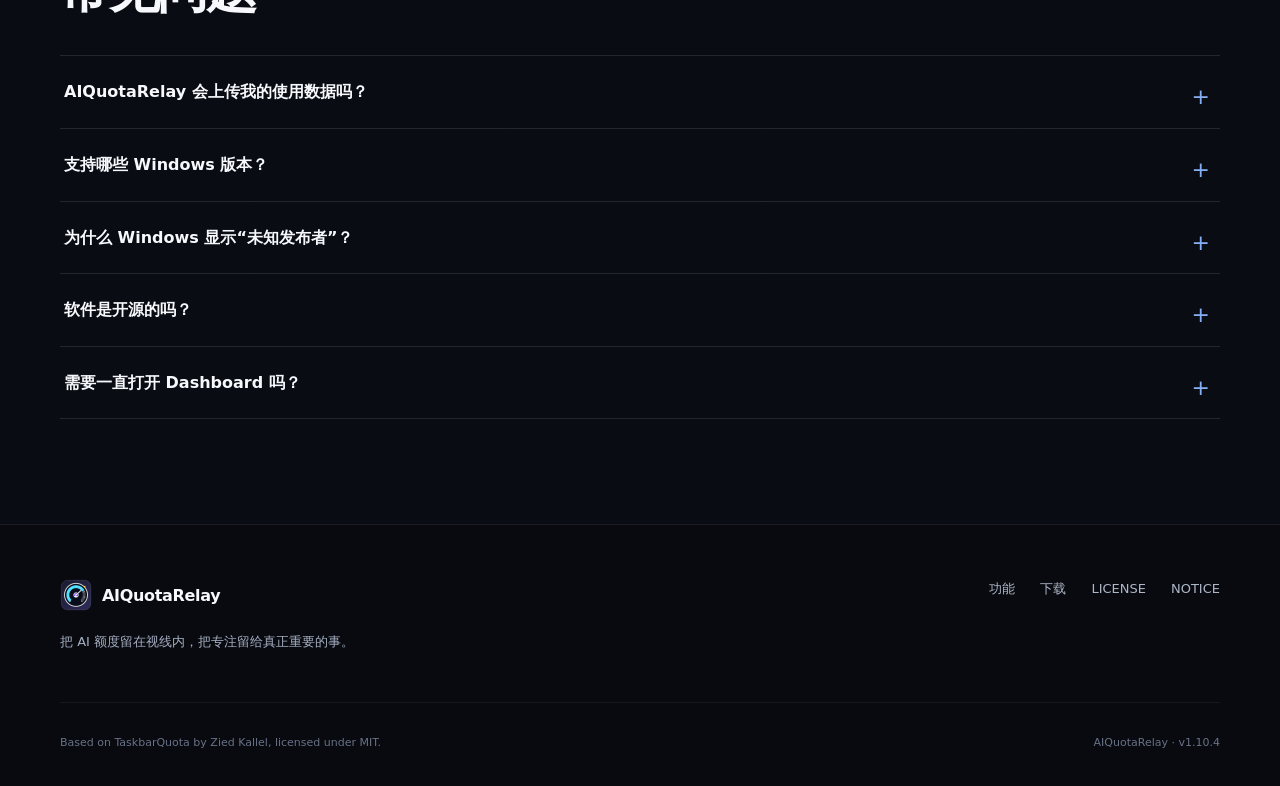
==== commit 49673674: "Replace screenshots with polished interface concepts" ====
--- a/index.html
+++ b/index.html
@@ -36,12 +36,18 @@
         </div>
         <div class="hero-meta"><span>v1.10.4</span><span>Windows 10/11 · x64</span><span>MIT</span></div>
       </div>
-      <div class="hero-visual" aria-label="AIQuotaRelay 任务栏展示">
+      <div class="hero-visual" aria-label="AIQuotaRelay 产品界面概念演示">
         <div class="window-glow"></div>
-        <div class="product-stage">
-          <div class="stage-top"><span class="stage-app"><img src="assets/AIQuotaRelay.png" alt="" width="24" height="24">AIQuotaRelay</span><span class="stage-live" data-i18n="liveData">真实产品界面</span></div>
-          <img class="hero-shot" src="assets/taskbar-hover-v1.10.4.png" alt="AIQuotaRelay 在 Windows 任务栏上显示 Codex 额度与悬停详情" width="336" height="160">
-          <div class="stage-caption"><strong data-i18n="hoverTitle">悬停即见详情</strong><span data-i18n="hoverBody">当前额度 · 今日成本 · 重置时间</span></div>
+        <div class="mock-desktop hero-mock">
+          <div class="mock-topline"><span><i></i><i></i><i></i></span><b data-i18n="liveData">产品概念演示</b></div>
+          <div class="desktop-halo halo-a"></div><div class="desktop-halo halo-b"></div>
+          <div class="quota-flyout">
+            <div class="flyout-head"><div class="provider-badge">C</div><div><strong>Codex</strong><small>Business Pro</small></div><span class="live-pill"><i></i> LIVE</span></div>
+            <div class="quota-overview"><div class="quota-copy"><span>WEEKLY QUOTA</span><strong>73%</strong><small>3d 17h until reset</small></div><div class="quota-ring"><span>73<small>%</small></span></div></div>
+            <div class="quota-progress"><span></span></div>
+            <div class="quota-metrics"><div><span>TODAY</span><b>¥38.13</b></div><div><span>TOKENS</span><b>5.1M</b></div><div><span>RESET</span><b>Mon 09:00</b></div></div>
+          </div>
+          <div class="mock-taskbar"><span class="windows-mark">⊞</span><span class="taskbar-search"></span><span class="taskbar-spacer"></span><span class="quota-chip"><img src="assets/AIQuotaRelay.png" alt="" width="22" height="22"><b>Codex</b><i><em></em></i><strong>73%</strong></span><span class="mock-clock">11:40<br><small>09/28</small></span></div>
         </div>
       </div>
     </section>
@@ -51,12 +57,20 @@
     </div></section>
 
     <section class="section shell" id="demo">
-      <div class="section-heading"><div><span class="kicker" data-i18n="demoKicker">真实界面</span><h2 data-i18n="demoTitle">信息就在你工作的地方</h2></div><p data-i18n="demoLead">紧凑的任务栏显示保持低干扰；将鼠标悬停，玻璃卡片立即展开完整状态。</p></div>
-      <div class="demo-grid">
-        <figure class="demo-card demo-main"><div class="shot-wrap checker"><img src="assets/taskbar-hover-v1.10.4.png" alt="AIQuotaRelay 任务栏悬停卡片真实截图" loading="lazy"></div><figcaption><b data-i18n="demoCard1Title">任务栏 + 悬停卡片</b><span data-i18n="demoCard1Body">真实 v1.10.4 产品截图，展示 Codex 周额度、进度与悬停明细。</span></figcaption></figure>
-        <figure class="demo-card"><div class="shot-wrap colorful"><img src="assets/hover-glass-colorful.png" alt="AIQuotaRelay 彩色桌面背景上的玻璃效果真实截图" loading="lazy"></div><figcaption><b data-i18n="demoCard2Title">系统级玻璃质感</b><span data-i18n="demoCard2Body">根据桌面环境自然融合，保持文字清晰而不过度抢眼。</span></figcaption></figure>
+      <div class="section-heading"><div><span class="kicker" data-i18n="demoKicker">界面演示</span><h2 data-i18n="demoTitle">像系统组件一样自然</h2></div><p data-i18n="demoLead">紧凑信息留在任务栏，完整状态在需要时展开；不打断工作，也不隐藏关键数据。</p></div>
+      <div class="concept-grid">
+        <article class="concept-card taskbar-concept">
+          <div class="concept-label"><span data-i18n="demoCard1Title">任务栏 + 悬浮详情</span><i>01</i></div>
+          <div class="concept-workspace"><div class="concept-glow"></div><div class="mini-flyout"><header><span class="provider-badge small">C</span><b>Codex</b><em>CONNECTED</em></header><div><strong>73%</strong><span>Weekly quota</span></div><i class="mini-line"><u></u></i><footer><span>5.1M tokens</span><span>Reset in 3d 17h</span></footer></div><div class="mini-taskbar"><span>⊞</span><i></i><b><img src="assets/AIQuotaRelay.png" alt="" width="18" height="18">Codex&nbsp;&nbsp;<em>73%</em></b><small>11:40</small></div></div>
+          <p data-i18n="demoCard1Body">任务栏只保留最重要的数字；悬停后展开额度、成本、Token 与重置时间。</p>
+        </article>
+        <article class="concept-card dashboard-concept">
+          <div class="concept-label"><span data-i18n="demoCard2Title">统一 Dashboard</span><i>02</i></div>
+          <div class="dash-ui"><header><div><img src="assets/AIQuotaRelay.png" alt="" width="24" height="24"><b>Usage overview</b></div><span>LAST 7 DAYS⌄</span></header><div class="dash-stats"><div><span>TOTAL COST</span><strong>¥126.40</strong><small>↗ 8.4%</small></div><div><span>TOKENS</span><strong>18.7M</strong><small>7 days</small></div></div><div class="dash-chart"><i style="--h:32%"></i><i style="--h:48%"></i><i style="--h:40%"></i><i style="--h:67%"></i><i style="--h:58%"></i><i style="--h:82%"></i><i style="--h:72%"></i></div><div class="dash-providers"><span><b>Codex</b><i><u style="width:73%"></u></i><em>73%</em></span><span><b>Claude</b><i><u style="width:46%"></u></i><em>46%</em></span></div></div>
+          <p data-i18n="demoCard2Body">多平台额度、历史趋势与成本统计集中呈现，信息层级清楚、随时可查。</p>
+        </article>
       </div>
-      <p class="image-note" data-i18n="imageNote">以上均为本地验收时截取的真实产品画面，未伪造界面。</p>
+      <p class="image-note" data-i18n="imageNote">界面为产品概念演示，实际显示会因 Windows 主题与已连接服务而变化。</p>
     </section>
 
     <section class="section shell" id="features">
--- a/styles.css
+++ b/styles.css
@@ -2,3 +2,9 @@
 @media(max-width:900px){.nav-links{display:none}.hero{grid-template-columns:1fr;min-height:auto;padding-top:70px;gap:54px}.hero-copy{text-align:center}.eyebrow{margin:auto}.hero-lead{margin-inline:auto}.hero-actions,.hero-meta{justify-content:center}.product-stage{max-width:600px}.trust-grid{grid-template-columns:repeat(2,1fr)}.trust-grid span{min-height:64px}.trust-grid span:nth-child(2){border-right:0}.trust-grid span:nth-child(-n+2){border-bottom:1px solid rgba(255,255,255,.07)}.section{padding-block:80px}.demo-grid,.privacy{grid-template-columns:1fr}.feature-grid{grid-template-columns:repeat(2,1fr)}.platform-list{grid-template-columns:repeat(2,1fr)}.steps{grid-template-columns:1fr}.download-panel{grid-template-columns:1fr}.download-side{min-width:0}.privacy{gap:30px}.section-heading{align-items:flex-start;flex-direction:column}.footer-grid{flex-direction:column}}
 @media(max-width:560px){.shell{width:min(100% - 28px,1160px)}.site-header .shell{width:calc(100% - 24px)}.nav{height:64px}.brand{font-size:14px}.brand img{width:30px;height:30px}.nav-download{display:none}.hero{padding-block:55px 52px;gap:42px}.hero h1{font-size:48px}.hero-lead{font-size:16px}.button{width:100%}.hero-meta{gap:8px 12px}.hero-meta span+span:before{margin-right:12px}.product-stage{padding:12px;border-radius:19px;transform:none}.stage-top{margin-bottom:10px}.stage-live{display:none}.hero-shot{border-radius:10px}.stage-caption{display:grid;gap:1px;text-align:left}.trust-grid i{font-size:12px}.section{padding-block:68px}.section-heading{gap:12px;margin-bottom:26px}.section-heading h2,.privacy h2,.download-panel h2{font-size:36px}.demo-grid,.feature-grid{grid-template-columns:1fr}.shot-wrap{min-height:220px;padding:30px 16px}.feature{min-height:190px}.platform-list{grid-template-columns:1fr 1fr;gap:8px}.platform-list span{height:64px;padding:0 11px;font-size:13px}.platform-list b{width:30px;height:30px}.privacy-visual{min-height:260px;overflow:hidden}.o2{width:290px}.steps li{padding:22px}.download-panel{padding:26px 20px;gap:28px;border-radius:22px}.release-facts{gap:7px 12px}.warning{padding:16px}.footer-links{display:grid;grid-template-columns:1fr 1fr;gap:12px 30px}.footer-bottom{flex-direction:column;gap:4px}.legal-card{padding:24px 18px}.legal-page main{padding:70px 0}}
 @media(prefers-reduced-motion:reduce){html{scroll-behavior:auto}.button,.feature{transition:none}}
+
+/* CSS-rendered product concept — intentionally not a screenshot */
+.mock-desktop{position:relative;width:100%;aspect-ratio:1.18;min-height:420px;overflow:hidden;border:1px solid rgba(255,255,255,.16);border-radius:28px;background:linear-gradient(145deg,#111a2d 0,#09101d 50%,#11152a 100%);box-shadow:0 38px 100px rgba(0,0,0,.52),inset 0 1px 0 rgba(255,255,255,.1)}.mock-desktop:before{content:"";position:absolute;inset:0;background-image:linear-gradient(rgba(255,255,255,.025) 1px,transparent 1px),linear-gradient(90deg,rgba(255,255,255,.025) 1px,transparent 1px);background-size:34px 34px;mask-image:linear-gradient(to bottom,#000,transparent 82%)}.mock-topline{position:absolute;z-index:3;top:18px;left:22px;right:22px;display:flex;align-items:center;justify-content:space-between;color:#83f1d7;font-size:10px;letter-spacing:.08em}.mock-topline>span{display:flex;gap:6px}.mock-topline i{width:6px;height:6px;border-radius:50%;background:#738096}.mock-topline i:first-child{background:#68a7ff}.mock-topline b{font-weight:650}.desktop-halo{position:absolute;border-radius:50%;filter:blur(55px);opacity:.28}.halo-a{width:250px;height:250px;background:#397cff;right:-70px;top:20px}.halo-b{width:210px;height:210px;background:#37d5c3;left:-100px;bottom:-60px}.quota-flyout{position:absolute;z-index:4;top:62px;left:42px;right:42px;padding:22px;border:1px solid rgba(255,255,255,.18);border-radius:24px;background:linear-gradient(145deg,rgba(30,39,57,.91),rgba(13,18,28,.94));box-shadow:0 22px 55px rgba(0,0,0,.52),inset 0 1px 0 rgba(255,255,255,.09);backdrop-filter:blur(22px)}.flyout-head{display:flex;align-items:center;gap:10px}.flyout-head>div:nth-child(2){display:grid;line-height:1.18}.flyout-head strong{font-size:14px}.flyout-head small{font-size:10px;color:#7e8aa0}.provider-badge{width:38px;height:38px;display:grid;place-items:center;border-radius:12px;background:linear-gradient(135deg,#eff5ff,#8bb5ff);color:#07101e;font-weight:900;box-shadow:0 7px 20px rgba(87,148,255,.26)}.provider-badge.small{width:27px;height:27px;border-radius:9px;font-size:11px}.live-pill{margin-left:auto;display:flex;align-items:center;gap:6px;padding:5px 8px;border:1px solid rgba(89,225,190,.18);border-radius:999px;background:rgba(69,221,183,.07);color:#72e7c6;font-size:8px;font-weight:800;letter-spacing:.09em}.live-pill i{width:5px;height:5px;border-radius:50%;background:#66e9c3;box-shadow:0 0 9px #66e9c3}.quota-overview{display:flex;justify-content:space-between;align-items:center;margin:19px 2px 12px}.quota-copy{display:grid}.quota-copy>span,.quota-metrics span{font-size:8px;letter-spacing:.13em;color:#728198}.quota-copy>strong{font-size:37px;line-height:1.08;letter-spacing:-.05em}.quota-copy>small{font-size:10px;color:#8290a5}.quota-ring{position:relative;width:72px;height:72px;border-radius:50%;display:grid;place-items:center;background:conic-gradient(#66dfcf 0 73%,#79aaff 73% 76%,rgba(255,255,255,.09) 76%)}.quota-ring:before{content:"";position:absolute;inset:7px;border-radius:50%;background:#111827;box-shadow:inset 0 0 0 1px rgba(255,255,255,.07)}.quota-ring span{position:relative;font-weight:800;font-size:18px}.quota-ring small{font-size:9px;color:#8da0ba;margin-left:1px}.quota-progress{height:5px;border-radius:999px;background:rgba(255,255,255,.08);overflow:hidden}.quota-progress span{display:block;width:73%;height:100%;border-radius:inherit;background:linear-gradient(90deg,#5be1cf,#7ea8ff);box-shadow:0 0 18px rgba(89,220,204,.42)}.quota-metrics{display:grid;grid-template-columns:repeat(3,1fr);gap:8px;margin-top:17px}.quota-metrics>div{display:grid;gap:2px;padding:9px 10px;border:1px solid rgba(255,255,255,.07);border-radius:11px;background:rgba(255,255,255,.035)}.quota-metrics b{font-size:10px;font-weight:650;color:#dce5f5}.mock-taskbar{position:absolute;z-index:5;left:0;right:0;bottom:0;height:56px;display:flex;align-items:center;gap:13px;padding:0 16px;border-top:1px solid rgba(255,255,255,.12);background:rgba(8,12,20,.78);backdrop-filter:blur(24px)}.windows-mark{font-size:20px;color:#9faec4}.taskbar-search{width:52px;height:20px;border:1px solid rgba(255,255,255,.09);border-radius:999px;background:rgba(255,255,255,.04)}.taskbar-spacer{flex:1}.quota-chip{display:flex;align-items:center;gap:8px;height:36px;padding:0 11px;border:1px solid rgba(116,166,255,.24);border-radius:12px;background:linear-gradient(145deg,rgba(36,51,76,.92),rgba(20,27,41,.92));box-shadow:0 8px 20px rgba(0,0,0,.24)}.quota-chip img{border-radius:6px}.quota-chip b,.quota-chip strong{font-size:10px}.quota-chip i{width:45px;height:4px;border-radius:6px;background:rgba(255,255,255,.1);overflow:hidden}.quota-chip em{display:block;width:73%;height:100%;background:linear-gradient(90deg,#60dfce,#78a9ff)}.mock-clock{font-size:9px;text-align:right;line-height:1.1;color:#c8d0de}.mock-clock small{font-size:8px;color:#7e899b}
+.concept-grid{display:grid;grid-template-columns:1.08fr .92fr;gap:18px}.concept-card{position:relative;overflow:hidden;margin:0;border:1px solid var(--line);border-radius:26px;background:linear-gradient(145deg,rgba(23,30,44,.85),rgba(10,14,22,.9));box-shadow:var(--shadow)}.concept-label{height:56px;display:flex;align-items:center;justify-content:space-between;padding:0 22px;border-bottom:1px solid rgba(255,255,255,.07);font-size:13px;font-weight:650}.concept-label i{font-style:normal;color:#66748a;font-size:10px}.concept-card>p{min-height:64px;margin:0;padding:19px 22px;color:var(--muted);font-size:13px;border-top:1px solid rgba(255,255,255,.07)}.concept-workspace{position:relative;height:300px;overflow:hidden;background:linear-gradient(135deg,#0d1423,#14243c 52%,#101628)}.concept-workspace:before{content:"";position:absolute;inset:0;background-image:radial-gradient(rgba(255,255,255,.08) 1px,transparent 1px);background-size:22px 22px;opacity:.25}.concept-glow{position:absolute;width:250px;height:250px;right:-50px;top:-80px;border-radius:50%;background:#3788ff;filter:blur(70px);opacity:.25}.mini-flyout{position:absolute;z-index:2;left:50%;top:28px;width:min(80%,360px);transform:translateX(-50%);padding:16px 17px;border:1px solid rgba(255,255,255,.17);border-radius:18px;background:rgba(18,25,38,.88);box-shadow:0 18px 40px rgba(0,0,0,.42);backdrop-filter:blur(16px)}.mini-flyout header{display:flex;align-items:center;gap:8px}.mini-flyout header b{font-size:12px}.mini-flyout header em{margin-left:auto;color:#68dfc1;font-style:normal;font-size:7px;letter-spacing:.1em}.mini-flyout>div{display:flex;align-items:baseline;gap:9px;margin:18px 0 9px}.mini-flyout>div strong{font-size:29px;letter-spacing:-.05em}.mini-flyout>div span{font-size:10px;color:#7f8ca1}.mini-line{display:block;height:5px;border-radius:9px;background:rgba(255,255,255,.09);overflow:hidden}.mini-line u{display:block;width:73%;height:100%;background:linear-gradient(90deg,#5bdcc9,#80a8ff)}.mini-flyout footer{display:flex;justify-content:space-between;margin-top:11px;color:#8290a4;font-size:8px}.mini-taskbar{position:absolute;z-index:3;left:0;right:0;bottom:0;height:54px;display:flex;align-items:center;gap:12px;padding:0 16px;border-top:1px solid rgba(255,255,255,.11);background:rgba(7,10,17,.78);backdrop-filter:blur(20px)}.mini-taskbar>span{font-size:18px}.mini-taskbar>i{width:42px;height:19px;border-radius:20px;background:rgba(255,255,255,.07)}.mini-taskbar>b{margin-left:auto;display:flex;align-items:center;gap:7px;padding:7px 10px;border:1px solid rgba(113,168,255,.22);border-radius:10px;background:rgba(37,49,70,.82);font-size:9px}.mini-taskbar img{border-radius:5px}.mini-taskbar em{font-style:normal;color:#75e2c8}.mini-taskbar small{font-size:8px;color:#9aa6b8}.dash-ui{height:300px;padding:18px 19px;background:radial-gradient(circle at 100% 0,rgba(76,135,231,.18),transparent 42%),#0c111a}.dash-ui header{display:flex;align-items:center;justify-content:space-between}.dash-ui header>div{display:flex;align-items:center;gap:8px}.dash-ui header img{border-radius:7px}.dash-ui header b{font-size:11px}.dash-ui header>span{font-size:7px;color:#738096;border:1px solid rgba(255,255,255,.08);border-radius:7px;padding:5px 7px}.dash-stats{display:grid;grid-template-columns:1fr 1fr;gap:8px;margin:17px 0 12px}.dash-stats>div{display:grid;padding:10px 11px;border:1px solid rgba(255,255,255,.07);border-radius:11px;background:rgba(255,255,255,.025)}.dash-stats span{font-size:7px;letter-spacing:.11em;color:#738096}.dash-stats strong{font-size:16px}.dash-stats small{font-size:7px;color:#62d8bb}.dash-chart{height:72px;display:flex;align-items:flex-end;gap:7px;padding:8px 10px;border:1px solid rgba(255,255,255,.07);border-radius:12px;background:rgba(255,255,255,.02)}.dash-chart i{flex:1;height:var(--h);min-height:8px;border-radius:4px 4px 2px 2px;background:linear-gradient(180deg,#77a8ff,#4b73be);opacity:.9}.dash-chart i:nth-child(6){background:linear-gradient(180deg,#69e3c8,#3f9f92)}.dash-providers{display:grid;gap:7px;margin-top:12px}.dash-providers>span{display:grid;grid-template-columns:50px 1fr 26px;align-items:center;gap:8px;font-size:8px}.dash-providers b{font-weight:600}.dash-providers i{height:3px;background:rgba(255,255,255,.08);border-radius:5px;overflow:hidden}.dash-providers u{display:block;height:100%;background:linear-gradient(90deg,#5edfc9,#7aa8ff)}.dash-providers em{font-style:normal;text-align:right;color:#91a0b5}
+@media(max-width:900px){.hero-mock{max-width:650px;margin:auto}.concept-grid{grid-template-columns:1fr}.concept-workspace,.dash-ui{height:320px}}
+@media(max-width:560px){.mock-desktop{min-height:0;aspect-ratio:1.04;border-radius:22px}.mock-topline{top:13px;left:15px;right:15px}.quota-flyout{top:42px;left:14px;right:14px;padding:14px;border-radius:18px}.provider-badge{width:31px;height:31px;border-radius:10px}.flyout-head strong{font-size:12px}.quota-overview{margin:12px 0 8px}.quota-copy>strong{font-size:28px}.quota-ring{width:56px;height:56px}.quota-ring:before{inset:6px}.quota-ring span{font-size:15px}.quota-metrics{gap:5px;margin-top:11px}.quota-metrics>div{padding:7px}.quota-metrics span{font-size:6px}.quota-metrics b{font-size:8px}.mock-taskbar{height:46px;padding:0 10px;gap:8px}.taskbar-search{display:none}.quota-chip{height:31px;padding:0 8px}.quota-chip b{display:none}.quota-chip i{width:34px}.mock-clock{font-size:8px}.concept-workspace,.dash-ui{height:250px}.mini-flyout{top:20px;width:86%;padding:13px}.mini-flyout>div{margin:12px 0 7px}.mini-taskbar{height:46px;padding:0 10px}.mini-taskbar>i{display:none}.dash-ui{padding:14px}.dash-stats{margin:12px 0 9px}.dash-chart{height:55px}.concept-card>p{min-height:0}}
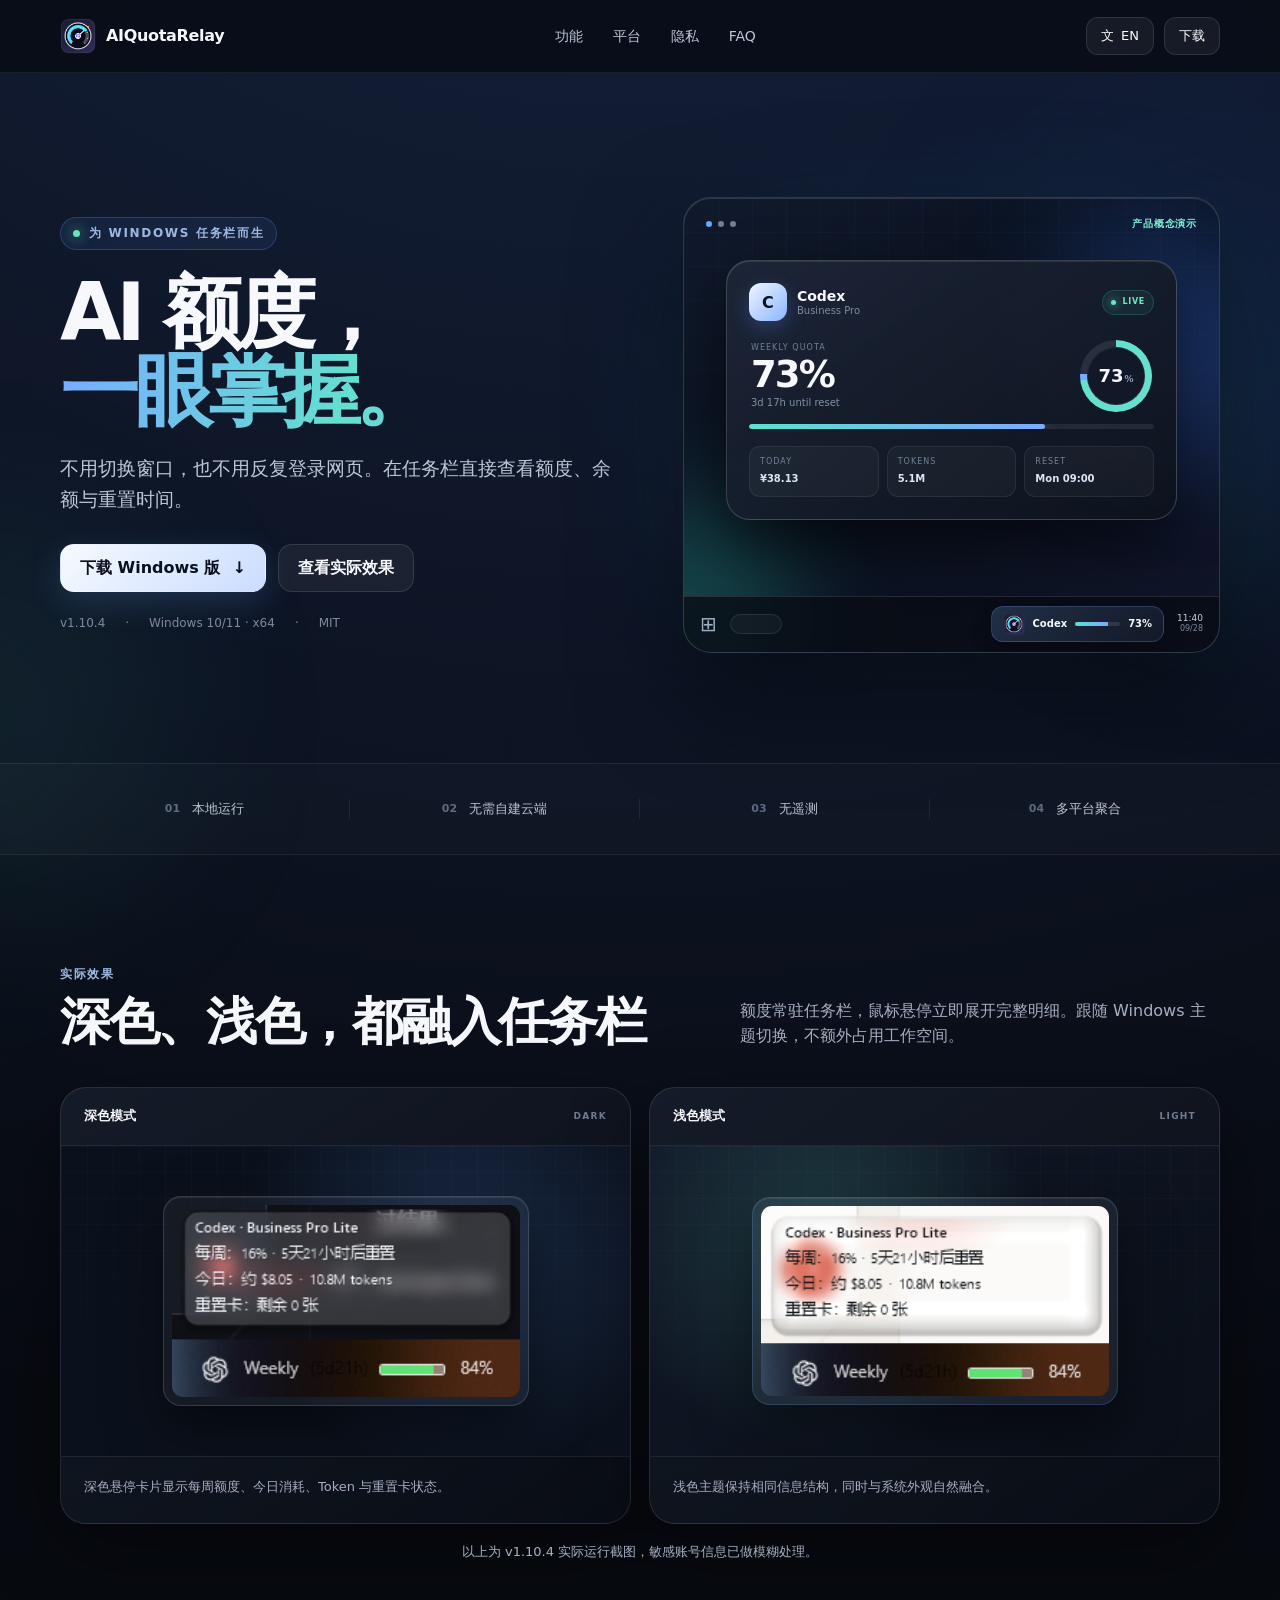
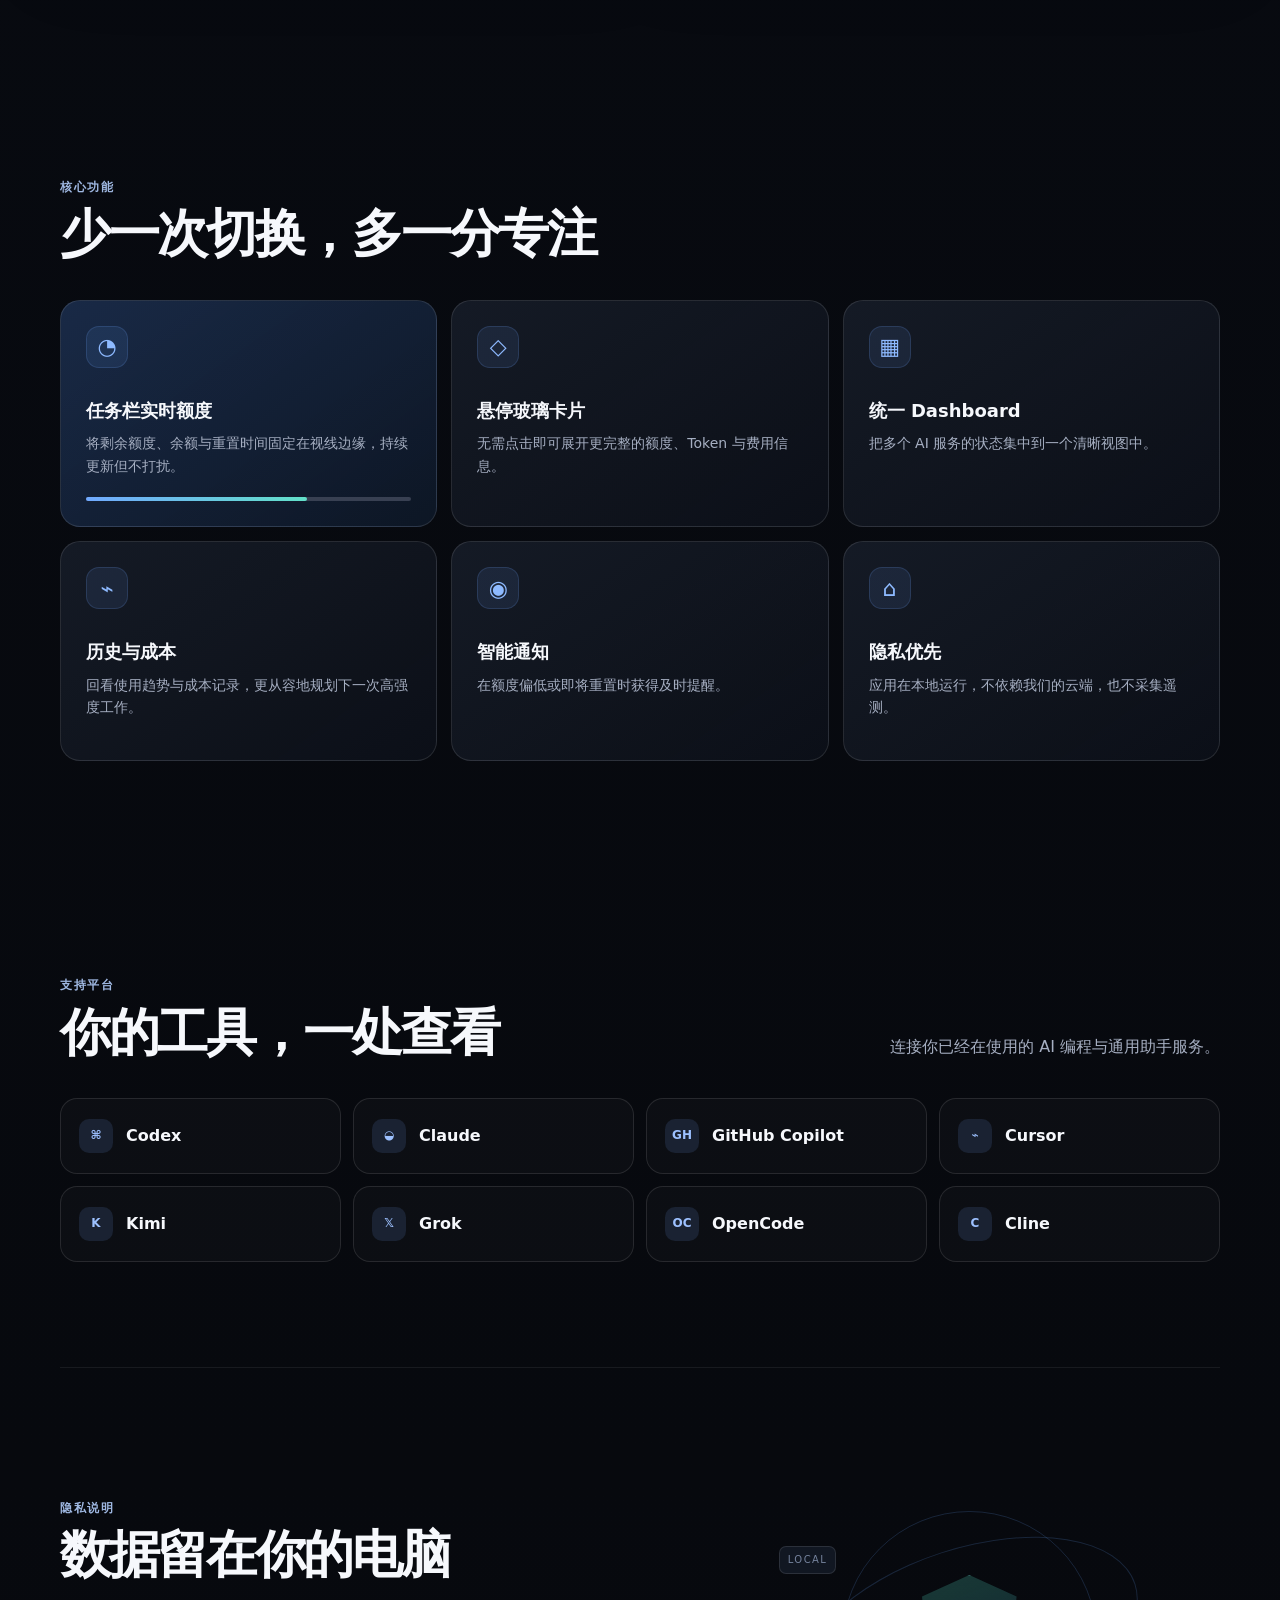
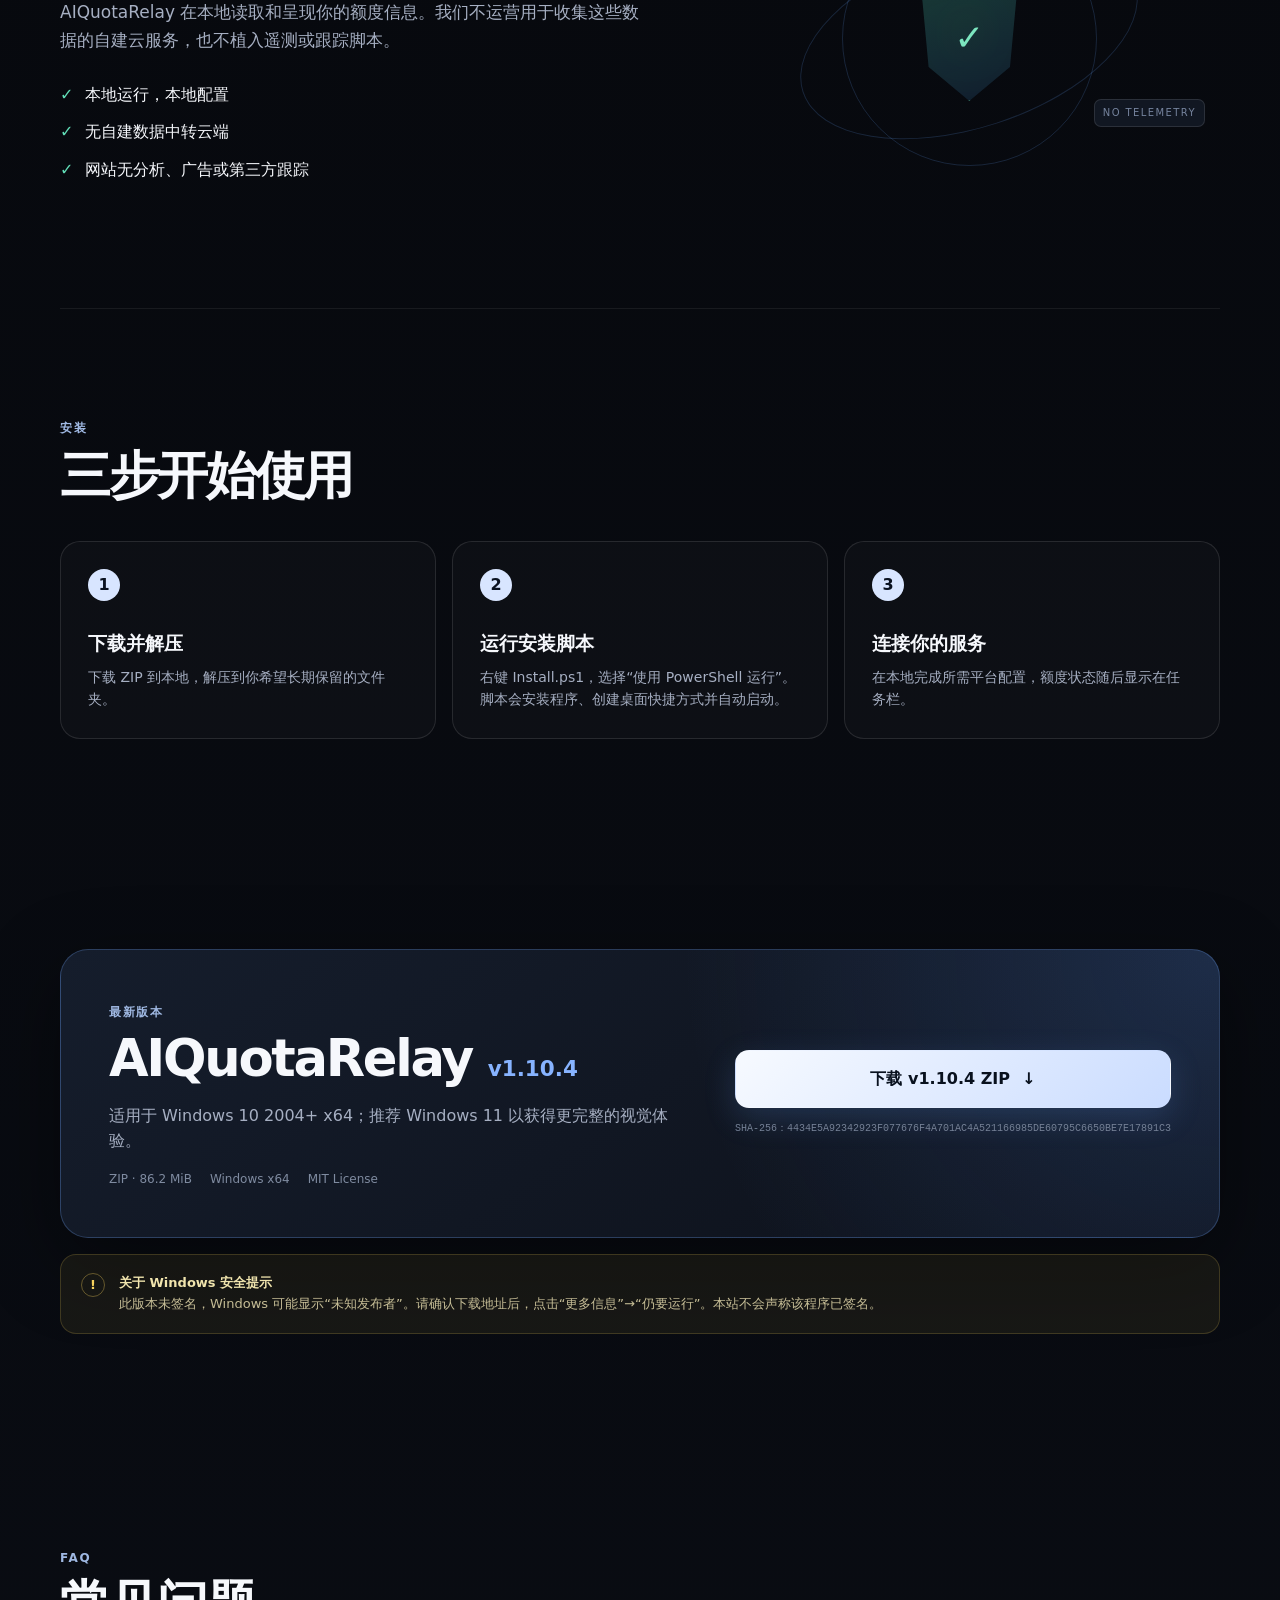
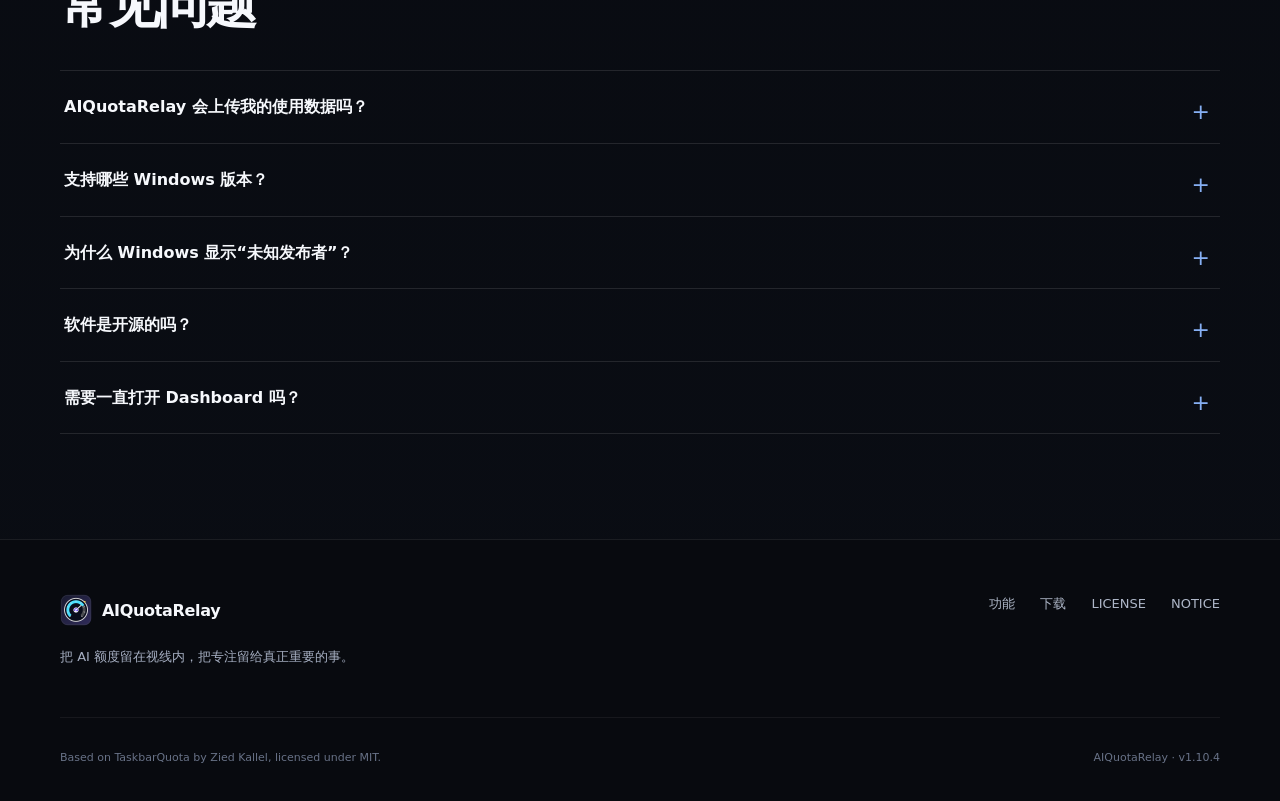
==== commit 58a79543: "Show actual dark and light taskbar captures" ====
--- a/index.html
+++ b/index.html
@@ -8,8 +8,8 @@
   <title>AIQuotaRelay — AI 额度，一眼掌握</title>
   <link rel="icon" href="assets/AIQuotaRelay.ico" sizes="any">
   <link rel="apple-touch-icon" href="assets/AIQuotaRelay.png">
-  <link rel="stylesheet" href="styles.css">
-  <script src="app.js" defer></script>
+  <link rel="stylesheet" href="styles-v3.css">
+  <script src="app-v3.js" defer></script>
 </head>
 <body>
   <a class="skip-link" href="#main" data-i18n="skip">跳到主要内容</a>
@@ -57,20 +57,20 @@
     </div></section>
 
     <section class="section shell" id="demo">
-      <div class="section-heading"><div><span class="kicker" data-i18n="demoKicker">界面演示</span><h2 data-i18n="demoTitle">像系统组件一样自然</h2></div><p data-i18n="demoLead">紧凑信息留在任务栏，完整状态在需要时展开；不打断工作，也不隐藏关键数据。</p></div>
-      <div class="concept-grid">
-        <article class="concept-card taskbar-concept">
-          <div class="concept-label"><span data-i18n="demoCard1Title">任务栏 + 悬浮详情</span><i>01</i></div>
-          <div class="concept-workspace"><div class="concept-glow"></div><div class="mini-flyout"><header><span class="provider-badge small">C</span><b>Codex</b><em>CONNECTED</em></header><div><strong>73%</strong><span>Weekly quota</span></div><i class="mini-line"><u></u></i><footer><span>5.1M tokens</span><span>Reset in 3d 17h</span></footer></div><div class="mini-taskbar"><span>⊞</span><i></i><b><img src="assets/AIQuotaRelay.png" alt="" width="18" height="18">Codex&nbsp;&nbsp;<em>73%</em></b><small>11:40</small></div></div>
-          <p data-i18n="demoCard1Body">任务栏只保留最重要的数字；悬停后展开额度、成本、Token 与重置时间。</p>
-        </article>
-        <article class="concept-card dashboard-concept">
-          <div class="concept-label"><span data-i18n="demoCard2Title">统一 Dashboard</span><i>02</i></div>
-          <div class="dash-ui"><header><div><img src="assets/AIQuotaRelay.png" alt="" width="24" height="24"><b>Usage overview</b></div><span>LAST 7 DAYS⌄</span></header><div class="dash-stats"><div><span>TOTAL COST</span><strong>¥126.40</strong><small>↗ 8.4%</small></div><div><span>TOKENS</span><strong>18.7M</strong><small>7 days</small></div></div><div class="dash-chart"><i style="--h:32%"></i><i style="--h:48%"></i><i style="--h:40%"></i><i style="--h:67%"></i><i style="--h:58%"></i><i style="--h:82%"></i><i style="--h:72%"></i></div><div class="dash-providers"><span><b>Codex</b><i><u style="width:73%"></u></i><em>73%</em></span><span><b>Claude</b><i><u style="width:46%"></u></i><em>46%</em></span></div></div>
-          <p data-i18n="demoCard2Body">多平台额度、历史趋势与成本统计集中呈现，信息层级清楚、随时可查。</p>
-        </article>
+      <div class="section-heading"><div><span class="kicker" data-i18n="demoKicker">实际效果</span><h2 data-i18n="demoTitle">深色、浅色，都融入任务栏</h2></div><p data-i18n="demoLead">额度常驻任务栏，鼠标悬停立即展开完整明细。跟随 Windows 主题切换，不额外占用工作空间。</p></div>
+      <div class="actual-grid">
+        <figure class="actual-card">
+          <div class="actual-label"><span data-i18n="demoCard1Title">深色模式</span><i>DARK</i></div>
+          <div class="actual-stage actual-dark"><div class="actual-shot"><img src="assets/taskbar-actual-dark-v1.10.4.png" alt="AIQuotaRelay v1.10.4 深色模式实际运行截图" width="242" height="133" loading="lazy"></div></div>
+          <figcaption data-i18n="demoCard1Body">深色悬停卡片显示每周额度、今日消耗、Token 与重置卡状态。</figcaption>
+        </figure>
+        <figure class="actual-card">
+          <div class="actual-label"><span data-i18n="demoCard2Title">浅色模式</span><i>LIGHT</i></div>
+          <div class="actual-stage actual-light"><div class="actual-shot"><img src="assets/taskbar-actual-light-v1.10.4.png" alt="AIQuotaRelay v1.10.4 浅色模式实际运行截图" width="244" height="133" loading="lazy"></div></div>
+          <figcaption data-i18n="demoCard2Body">浅色主题保持相同信息结构，同时与系统外观自然融合。</figcaption>
+        </figure>
       </div>
-      <p class="image-note" data-i18n="imageNote">界面为产品概念演示，实际显示会因 Windows 主题与已连接服务而变化。</p>
+      <p class="image-note" data-i18n="imageNote">以上为 v1.10.4 实际运行截图，敏感账号信息已做模糊处理。</p>
     </section>
 
     <section class="section shell" id="features">
--- a/styles-v3.css
+++ b/styles-v3.css
@@ -0,0 +1,12 @@
+:root{--bg:#07090e;--bg2:#0d111b;--card:rgba(20,25,37,.68);--card2:#121824;--line:rgba(255,255,255,.11);--text:#f6f8fc;--muted:#a6afc2;--blue:#68a7ff;--cyan:#5ae0d0;--purple:#9d8cff;--yellow:#f7d25c;--radius:24px;--shadow:0 24px 80px rgba(0,0,0,.42)}*{box-sizing:border-box}html{scroll-behavior:smooth;scroll-padding-top:88px}body{margin:0;background:radial-gradient(circle at 50% -15%,#182748 0,transparent 36%),linear-gradient(180deg,#080b12 0,#07090e 55%,#0a0d14 100%);color:var(--text);font-family:"Segoe UI Variable","Segoe UI",system-ui,-apple-system,sans-serif;line-height:1.6;overflow-x:hidden}a{color:inherit;text-decoration:none}button,a{ -webkit-tap-highlight-color:transparent}img{max-width:100%;display:block}.shell{width:min(1160px,calc(100% - 40px));margin-inline:auto}.skip-link{position:fixed;top:8px;left:8px;z-index:99;background:white;color:#000;padding:8px 12px;border-radius:8px;transform:translateY(-150%)}.skip-link:focus{transform:none}.ambient{position:fixed;pointer-events:none;filter:blur(120px);opacity:.11;border-radius:50%;z-index:-1}.ambient-one{width:430px;height:430px;background:#347cff;top:16%;right:-160px}.ambient-two{width:320px;height:320px;background:#52e0c3;top:62%;left:-180px}.site-header{position:sticky;top:0;z-index:50;background:rgba(7,9,14,.72);backdrop-filter:blur(22px) saturate(1.3);border-bottom:1px solid rgba(255,255,255,.07)}.nav{height:72px;display:flex;align-items:center;justify-content:space-between;gap:24px}.brand{display:inline-flex;align-items:center;gap:10px;font-weight:720;letter-spacing:-.02em}.brand img{border-radius:8px}.nav-links{display:flex;gap:30px;color:#bec6d6;font-size:14px}.nav-links a:hover,.footer-links a:hover{color:white}.nav-actions{display:flex;gap:10px;align-items:center}.lang-toggle,.nav-download{border:1px solid var(--line);background:rgba(255,255,255,.06);color:white;height:38px;padding:0 14px;border-radius:12px;font:inherit;font-size:13px;cursor:pointer}.lang-toggle{display:flex;gap:7px;align-items:center}.lang-toggle:hover,.nav-download:hover{background:rgba(255,255,255,.11)}.nav-download{display:inline-flex;align-items:center}.hero{min-height:690px;display:grid;grid-template-columns:1.02fr .98fr;align-items:center;gap:64px;padding-block:92px 78px}.eyebrow,.kicker{color:#9fb8e2;text-transform:uppercase;letter-spacing:.14em;font-size:12px;font-weight:700}.eyebrow{display:inline-flex;gap:9px;align-items:center;padding:6px 12px;border:1px solid rgba(108,162,255,.24);border-radius:999px;background:rgba(74,126,215,.1)}.status-dot{width:7px;height:7px;border-radius:50%;background:#65e5b8;box-shadow:0 0 14px #65e5b8}.hero h1{font-size:clamp(52px,6.2vw,86px);line-height:.98;letter-spacing:-.065em;margin:24px 0}.gradient-text{display:block;background:linear-gradient(100deg,#78adff 0,#64dfd0 52%,#b09cff 100%);-webkit-background-clip:text;background-clip:text;color:transparent}.hero-lead{font-size:19px;color:#bdc6d7;max-width:590px;margin:0 0 30px}.hero-actions{display:flex;gap:12px;flex-wrap:wrap}.button{display:inline-flex;justify-content:center;align-items:center;gap:12px;min-height:48px;padding:0 19px;border-radius:14px;font-weight:650;border:1px solid transparent;transition:.2s transform,.2s background,.2s border-color}.button:hover{transform:translateY(-2px)}.button.primary{background:linear-gradient(135deg,#f7faff,#cadcff);color:#09111e;box-shadow:0 10px 32px rgba(104,167,255,.18)}.button.secondary{border-color:var(--line);background:rgba(255,255,255,.055)}.hero-meta{display:flex;gap:20px;color:#7f899d;font-size:12px;margin-top:22px;flex-wrap:wrap}.hero-meta span+span:before{content:"·";margin-right:20px}.hero-visual{position:relative;display:grid;place-items:center;min-width:0}.window-glow{position:absolute;width:88%;height:76%;background:linear-gradient(120deg,#397ce3,#37c8b8);filter:blur(80px);opacity:.24}.product-stage{position:relative;width:100%;padding:18px;border:1px solid rgba(255,255,255,.16);border-radius:26px;background:linear-gradient(145deg,rgba(34,41,57,.89),rgba(12,16,24,.84));box-shadow:0 38px 100px rgba(0,0,0,.5),inset 0 1px 0 rgba(255,255,255,.12);backdrop-filter:blur(18px);transform:perspective(900px) rotateY(-3deg) rotateX(1.5deg)}.stage-top{display:flex;justify-content:space-between;align-items:center;font-size:12px;color:#b7c0d2;margin-bottom:15px}.stage-app{display:flex;gap:8px;align-items:center}.stage-app img{border-radius:6px}.stage-live{color:#6fe0b7}.hero-shot{width:100%;border-radius:16px;image-rendering:auto;box-shadow:0 20px 45px rgba(0,0,0,.4)}.stage-caption{display:flex;justify-content:space-between;gap:12px;align-items:flex-end;margin-top:17px}.stage-caption strong{font-size:16px}.stage-caption span{color:var(--muted);font-size:12px}.trust-strip{border-block:1px solid rgba(255,255,255,.07);background:rgba(255,255,255,.018)}.trust-grid{display:grid;grid-template-columns:repeat(4,1fr);min-height:90px;align-items:center}.trust-grid span{display:flex;align-items:center;justify-content:center;gap:12px;border-right:1px solid rgba(255,255,255,.07)}.trust-grid span:last-child{border:0}.trust-grid b{color:#5f6b80;font-size:11px}.trust-grid i{font-style:normal;font-size:13px;color:#bdc5d3}.section{padding-block:105px}.section-heading{display:flex;justify-content:space-between;align-items:flex-end;gap:40px;margin-bottom:38px}.section-heading h2,.privacy h2,.download-panel h2{font-size:clamp(34px,4vw,54px);line-height:1.08;letter-spacing:-.045em;margin:8px 0 0}.section-heading p{max-width:480px;color:var(--muted);margin:0}.demo-grid{display:grid;grid-template-columns:1.25fr .75fr;gap:18px}.demo-card{margin:0;border:1px solid var(--line);border-radius:var(--radius);overflow:hidden;background:var(--card);box-shadow:var(--shadow)}.shot-wrap{min-height:300px;display:grid;place-items:center;padding:44px 30px;background:radial-gradient(circle at 68% 20%,rgba(92,128,204,.2),transparent 50%),#0b0e15}.shot-wrap.colorful{background:linear-gradient(135deg,#101a37,#0d4e55 58%,#16162d)}.shot-wrap img{width:min(100%,520px);border-radius:10px;box-shadow:0 22px 50px #000}.demo-card:not(.demo-main) .shot-wrap img{width:min(100%,336px)}.demo-card figcaption{display:grid;gap:4px;padding:22px 24px}.demo-card figcaption span,.image-note{color:var(--muted);font-size:13px}.image-note{text-align:center;margin:18px 0 0}.feature-grid{display:grid;grid-template-columns:repeat(3,1fr);gap:14px}.feature{min-height:220px;padding:25px;border:1px solid var(--line);border-radius:20px;background:linear-gradient(145deg,rgba(25,31,44,.78),rgba(14,18,27,.72));transition:.2s border-color,.2s transform}.feature:hover{transform:translateY(-3px);border-color:rgba(125,170,245,.34)}.feature.featured{background:linear-gradient(145deg,rgba(43,74,125,.5),rgba(15,26,43,.78))}.feature .icon{font-size:22px;color:#8ebaff;width:42px;height:42px;display:grid;place-items:center;border-radius:13px;background:rgba(112,165,255,.1);border:1px solid rgba(112,165,255,.17)}.feature h3{font-size:18px;margin:29px 0 7px}.feature p{margin:0;color:var(--muted);font-size:14px}.mini-meter{height:4px;background:#384052;border-radius:4px;margin-top:20px}.mini-meter span{display:block;width:68%;height:100%;background:linear-gradient(90deg,#70a9ff,#62e0c9);border-radius:inherit}.platform-list{display:grid;grid-template-columns:repeat(4,1fr);gap:12px}.platform-list span{height:76px;display:flex;align-items:center;gap:13px;padding:0 18px;border:1px solid var(--line);border-radius:17px;background:rgba(255,255,255,.025);font-weight:600}.platform-list b{display:grid;place-items:center;width:34px;height:34px;border-radius:10px;background:#1a2232;color:#9dc1ff;font-size:12px}.privacy{display:grid;grid-template-columns:1.08fr .92fr;gap:70px;align-items:center;border-block:1px solid rgba(255,255,255,.07)}.privacy-copy>p{color:var(--muted);font-size:17px;max-width:620px}.privacy ul{list-style:none;padding:0;margin:28px 0 0;display:grid;gap:12px}.privacy li:before{content:"✓";color:#62dfb8;margin-right:12px}.privacy-visual{position:relative;min-height:330px;display:grid;place-items:center}.shield{width:110px;height:126px;display:grid;place-items:center;font-size:36px;color:#7ce6bf;background:linear-gradient(160deg,rgba(85,225,188,.22),rgba(70,121,218,.14));border:1px solid rgba(105,226,193,.35);clip-path:polygon(50% 0,93% 17%,87% 73%,50% 100%,13% 73%,7% 17%);filter:drop-shadow(0 0 35px rgba(78,214,179,.22))}.orbit{position:absolute;border:1px solid rgba(108,164,255,.18);border-radius:50%}.o1{width:255px;height:255px}.o2{width:350px;height:180px;transform:rotate(-18deg)}.pv-label{position:absolute;font-size:10px;letter-spacing:.14em;color:#75839d;background:#111722;border:1px solid var(--line);border-radius:7px;padding:5px 8px}.pv-a{top:22%;left:12%}.pv-b{right:3%;bottom:23%}.steps{counter-reset:item;list-style:none;padding:0;margin:0;display:grid;grid-template-columns:repeat(3,1fr);gap:16px}.steps li{padding:27px;border:1px solid var(--line);border-radius:20px;background:rgba(255,255,255,.025)}.steps li>span{display:grid;place-items:center;width:32px;height:32px;border-radius:50%;background:#d8e5ff;color:#0b1220;font-weight:800}.steps h3{margin:28px 0 7px}.steps p{margin:0;color:var(--muted);font-size:14px}.download-panel{display:grid;grid-template-columns:1fr auto;gap:50px;align-items:center;padding:48px;border:1px solid rgba(113,163,245,.27);border-radius:28px;background:radial-gradient(circle at 100% 0,rgba(81,133,221,.22),transparent 45%),linear-gradient(145deg,#151d2c,#0d111a);box-shadow:var(--shadow)}.download-panel h2 em{font-style:normal;color:#87b3ff;font-size:.42em;letter-spacing:0}.download-panel p{color:var(--muted);max-width:650px}.release-facts{display:flex;gap:18px;flex-wrap:wrap;font-size:12px;color:#7f8ba0}.download-side{min-width:310px;display:grid;gap:13px}.button.big{min-height:58px}.download-side code{font-family:ui-monospace,Consolas,monospace;text-align:center;color:#758196;font-size:10px;overflow-wrap:anywhere}.warning{display:flex;gap:14px;align-items:flex-start;margin-top:16px;padding:18px 20px;border:1px solid rgba(247,210,92,.18);background:rgba(247,210,92,.06);border-radius:16px;color:#c6bd96;font-size:13px}.warning>span{flex:0 0 24px;height:24px;display:grid;place-items:center;border:1px solid rgba(247,210,92,.35);border-radius:50%;color:var(--yellow);font-weight:800}.warning p{margin:0}.warning strong{color:#f0e4ad}.faq-list{border-top:1px solid var(--line)}details{border-bottom:1px solid var(--line);padding:0 4px}summary{cursor:pointer;list-style:none;padding:23px 36px 23px 0;font-weight:650;position:relative}summary::-webkit-details-marker{display:none}summary:after{content:"+";position:absolute;right:6px;color:#86aff3;font-size:22px;font-weight:300}details[open] summary:after{content:"−"}details p{color:var(--muted);margin:-5px 0 23px;max-width:850px}footer{border-top:1px solid rgba(255,255,255,.08);padding:54px 0 24px;background:#080a0f}.footer-grid{display:flex;justify-content:space-between;gap:30px}.footer-grid p{color:var(--muted);font-size:13px;max-width:430px}.footer-links{display:flex;gap:25px;color:#aeb7c8;font-size:13px}.footer-bottom{display:flex;justify-content:space-between;gap:20px;border-top:1px solid rgba(255,255,255,.06);margin-top:36px;padding-top:20px;color:#687287;font-size:11px}.legal-page main{padding:100px 0}.legal-card{max-width:850px;margin:auto;border:1px solid var(--line);background:var(--card);border-radius:24px;padding:40px}.legal-card pre{white-space:pre-wrap;color:#c8d0df;font:13px/1.7 ui-monospace,Consolas,monospace}.back-link{color:#91b9ff}.not-found{min-height:100vh;display:grid;place-items:center;text-align:center;padding:30px}.not-found h1{font-size:90px;margin:0;letter-spacing:-.07em}.not-found p{color:var(--muted)}
+@media(max-width:900px){.nav-links{display:none}.hero{grid-template-columns:1fr;min-height:auto;padding-top:70px;gap:54px}.hero-copy{text-align:center}.eyebrow{margin:auto}.hero-lead{margin-inline:auto}.hero-actions,.hero-meta{justify-content:center}.product-stage{max-width:600px}.trust-grid{grid-template-columns:repeat(2,1fr)}.trust-grid span{min-height:64px}.trust-grid span:nth-child(2){border-right:0}.trust-grid span:nth-child(-n+2){border-bottom:1px solid rgba(255,255,255,.07)}.section{padding-block:80px}.demo-grid,.privacy{grid-template-columns:1fr}.feature-grid{grid-template-columns:repeat(2,1fr)}.platform-list{grid-template-columns:repeat(2,1fr)}.steps{grid-template-columns:1fr}.download-panel{grid-template-columns:1fr}.download-side{min-width:0}.privacy{gap:30px}.section-heading{align-items:flex-start;flex-direction:column}.footer-grid{flex-direction:column}}
+@media(max-width:560px){.shell{width:min(100% - 28px,1160px)}.site-header .shell{width:calc(100% - 24px)}.nav{height:64px}.brand{font-size:14px}.brand img{width:30px;height:30px}.nav-download{display:none}.hero{padding-block:55px 52px;gap:42px}.hero h1{font-size:48px}.hero-lead{font-size:16px}.button{width:100%}.hero-meta{gap:8px 12px}.hero-meta span+span:before{margin-right:12px}.product-stage{padding:12px;border-radius:19px;transform:none}.stage-top{margin-bottom:10px}.stage-live{display:none}.hero-shot{border-radius:10px}.stage-caption{display:grid;gap:1px;text-align:left}.trust-grid i{font-size:12px}.section{padding-block:68px}.section-heading{gap:12px;margin-bottom:26px}.section-heading h2,.privacy h2,.download-panel h2{font-size:36px}.demo-grid,.feature-grid{grid-template-columns:1fr}.shot-wrap{min-height:220px;padding:30px 16px}.feature{min-height:190px}.platform-list{grid-template-columns:1fr 1fr;gap:8px}.platform-list span{height:64px;padding:0 11px;font-size:13px}.platform-list b{width:30px;height:30px}.privacy-visual{min-height:260px;overflow:hidden}.o2{width:290px}.steps li{padding:22px}.download-panel{padding:26px 20px;gap:28px;border-radius:22px}.release-facts{gap:7px 12px}.warning{padding:16px}.footer-links{display:grid;grid-template-columns:1fr 1fr;gap:12px 30px}.footer-bottom{flex-direction:column;gap:4px}.legal-card{padding:24px 18px}.legal-page main{padding:70px 0}}
+@media(prefers-reduced-motion:reduce){html{scroll-behavior:auto}.button,.feature{transition:none}}
+
+/* CSS-rendered product concept — intentionally not a screenshot */
+.mock-desktop{position:relative;width:100%;aspect-ratio:1.18;min-height:420px;overflow:hidden;border:1px solid rgba(255,255,255,.16);border-radius:28px;background:linear-gradient(145deg,#111a2d 0,#09101d 50%,#11152a 100%);box-shadow:0 38px 100px rgba(0,0,0,.52),inset 0 1px 0 rgba(255,255,255,.1)}.mock-desktop:before{content:"";position:absolute;inset:0;background-image:linear-gradient(rgba(255,255,255,.025) 1px,transparent 1px),linear-gradient(90deg,rgba(255,255,255,.025) 1px,transparent 1px);background-size:34px 34px;mask-image:linear-gradient(to bottom,#000,transparent 82%)}.mock-topline{position:absolute;z-index:3;top:18px;left:22px;right:22px;display:flex;align-items:center;justify-content:space-between;color:#83f1d7;font-size:10px;letter-spacing:.08em}.mock-topline>span{display:flex;gap:6px}.mock-topline i{width:6px;height:6px;border-radius:50%;background:#738096}.mock-topline i:first-child{background:#68a7ff}.mock-topline b{font-weight:650}.desktop-halo{position:absolute;border-radius:50%;filter:blur(55px);opacity:.28}.halo-a{width:250px;height:250px;background:#397cff;right:-70px;top:20px}.halo-b{width:210px;height:210px;background:#37d5c3;left:-100px;bottom:-60px}.quota-flyout{position:absolute;z-index:4;top:62px;left:42px;right:42px;padding:22px;border:1px solid rgba(255,255,255,.18);border-radius:24px;background:linear-gradient(145deg,rgba(30,39,57,.91),rgba(13,18,28,.94));box-shadow:0 22px 55px rgba(0,0,0,.52),inset 0 1px 0 rgba(255,255,255,.09);backdrop-filter:blur(22px)}.flyout-head{display:flex;align-items:center;gap:10px}.flyout-head>div:nth-child(2){display:grid;line-height:1.18}.flyout-head strong{font-size:14px}.flyout-head small{font-size:10px;color:#7e8aa0}.provider-badge{width:38px;height:38px;display:grid;place-items:center;border-radius:12px;background:linear-gradient(135deg,#eff5ff,#8bb5ff);color:#07101e;font-weight:900;box-shadow:0 7px 20px rgba(87,148,255,.26)}.provider-badge.small{width:27px;height:27px;border-radius:9px;font-size:11px}.live-pill{margin-left:auto;display:flex;align-items:center;gap:6px;padding:5px 8px;border:1px solid rgba(89,225,190,.18);border-radius:999px;background:rgba(69,221,183,.07);color:#72e7c6;font-size:8px;font-weight:800;letter-spacing:.09em}.live-pill i{width:5px;height:5px;border-radius:50%;background:#66e9c3;box-shadow:0 0 9px #66e9c3}.quota-overview{display:flex;justify-content:space-between;align-items:center;margin:19px 2px 12px}.quota-copy{display:grid}.quota-copy>span,.quota-metrics span{font-size:8px;letter-spacing:.13em;color:#728198}.quota-copy>strong{font-size:37px;line-height:1.08;letter-spacing:-.05em}.quota-copy>small{font-size:10px;color:#8290a5}.quota-ring{position:relative;width:72px;height:72px;border-radius:50%;display:grid;place-items:center;background:conic-gradient(#66dfcf 0 73%,#79aaff 73% 76%,rgba(255,255,255,.09) 76%)}.quota-ring:before{content:"";position:absolute;inset:7px;border-radius:50%;background:#111827;box-shadow:inset 0 0 0 1px rgba(255,255,255,.07)}.quota-ring span{position:relative;font-weight:800;font-size:18px}.quota-ring small{font-size:9px;color:#8da0ba;margin-left:1px}.quota-progress{height:5px;border-radius:999px;background:rgba(255,255,255,.08);overflow:hidden}.quota-progress span{display:block;width:73%;height:100%;border-radius:inherit;background:linear-gradient(90deg,#5be1cf,#7ea8ff);box-shadow:0 0 18px rgba(89,220,204,.42)}.quota-metrics{display:grid;grid-template-columns:repeat(3,1fr);gap:8px;margin-top:17px}.quota-metrics>div{display:grid;gap:2px;padding:9px 10px;border:1px solid rgba(255,255,255,.07);border-radius:11px;background:rgba(255,255,255,.035)}.quota-metrics b{font-size:10px;font-weight:650;color:#dce5f5}.mock-taskbar{position:absolute;z-index:5;left:0;right:0;bottom:0;height:56px;display:flex;align-items:center;gap:13px;padding:0 16px;border-top:1px solid rgba(255,255,255,.12);background:rgba(8,12,20,.78);backdrop-filter:blur(24px)}.windows-mark{font-size:20px;color:#9faec4}.taskbar-search{width:52px;height:20px;border:1px solid rgba(255,255,255,.09);border-radius:999px;background:rgba(255,255,255,.04)}.taskbar-spacer{flex:1}.quota-chip{display:flex;align-items:center;gap:8px;height:36px;padding:0 11px;border:1px solid rgba(116,166,255,.24);border-radius:12px;background:linear-gradient(145deg,rgba(36,51,76,.92),rgba(20,27,41,.92));box-shadow:0 8px 20px rgba(0,0,0,.24)}.quota-chip img{border-radius:6px}.quota-chip b,.quota-chip strong{font-size:10px}.quota-chip i{width:45px;height:4px;border-radius:6px;background:rgba(255,255,255,.1);overflow:hidden}.quota-chip em{display:block;width:73%;height:100%;background:linear-gradient(90deg,#60dfce,#78a9ff)}.mock-clock{font-size:9px;text-align:right;line-height:1.1;color:#c8d0de}.mock-clock small{font-size:8px;color:#7e899b}
+.concept-grid{display:grid;grid-template-columns:1.08fr .92fr;gap:18px}.concept-card{position:relative;overflow:hidden;margin:0;border:1px solid var(--line);border-radius:26px;background:linear-gradient(145deg,rgba(23,30,44,.85),rgba(10,14,22,.9));box-shadow:var(--shadow)}.concept-label{height:56px;display:flex;align-items:center;justify-content:space-between;padding:0 22px;border-bottom:1px solid rgba(255,255,255,.07);font-size:13px;font-weight:650}.concept-label i{font-style:normal;color:#66748a;font-size:10px}.concept-card>p{min-height:64px;margin:0;padding:19px 22px;color:var(--muted);font-size:13px;border-top:1px solid rgba(255,255,255,.07)}.concept-workspace{position:relative;height:300px;overflow:hidden;background:linear-gradient(135deg,#0d1423,#14243c 52%,#101628)}.concept-workspace:before{content:"";position:absolute;inset:0;background-image:radial-gradient(rgba(255,255,255,.08) 1px,transparent 1px);background-size:22px 22px;opacity:.25}.concept-glow{position:absolute;width:250px;height:250px;right:-50px;top:-80px;border-radius:50%;background:#3788ff;filter:blur(70px);opacity:.25}.mini-flyout{position:absolute;z-index:2;left:50%;top:28px;width:min(80%,360px);transform:translateX(-50%);padding:16px 17px;border:1px solid rgba(255,255,255,.17);border-radius:18px;background:rgba(18,25,38,.88);box-shadow:0 18px 40px rgba(0,0,0,.42);backdrop-filter:blur(16px)}.mini-flyout header{display:flex;align-items:center;gap:8px}.mini-flyout header b{font-size:12px}.mini-flyout header em{margin-left:auto;color:#68dfc1;font-style:normal;font-size:7px;letter-spacing:.1em}.mini-flyout>div{display:flex;align-items:baseline;gap:9px;margin:18px 0 9px}.mini-flyout>div strong{font-size:29px;letter-spacing:-.05em}.mini-flyout>div span{font-size:10px;color:#7f8ca1}.mini-line{display:block;height:5px;border-radius:9px;background:rgba(255,255,255,.09);overflow:hidden}.mini-line u{display:block;width:73%;height:100%;background:linear-gradient(90deg,#5bdcc9,#80a8ff)}.mini-flyout footer{display:flex;justify-content:space-between;margin-top:11px;color:#8290a4;font-size:8px}.mini-taskbar{position:absolute;z-index:3;left:0;right:0;bottom:0;height:54px;display:flex;align-items:center;gap:12px;padding:0 16px;border-top:1px solid rgba(255,255,255,.11);background:rgba(7,10,17,.78);backdrop-filter:blur(20px)}.mini-taskbar>span{font-size:18px}.mini-taskbar>i{width:42px;height:19px;border-radius:20px;background:rgba(255,255,255,.07)}.mini-taskbar>b{margin-left:auto;display:flex;align-items:center;gap:7px;padding:7px 10px;border:1px solid rgba(113,168,255,.22);border-radius:10px;background:rgba(37,49,70,.82);font-size:9px}.mini-taskbar img{border-radius:5px}.mini-taskbar em{font-style:normal;color:#75e2c8}.mini-taskbar small{font-size:8px;color:#9aa6b8}.dash-ui{height:300px;padding:18px 19px;background:radial-gradient(circle at 100% 0,rgba(76,135,231,.18),transparent 42%),#0c111a}.dash-ui header{display:flex;align-items:center;justify-content:space-between}.dash-ui header>div{display:flex;align-items:center;gap:8px}.dash-ui header img{border-radius:7px}.dash-ui header b{font-size:11px}.dash-ui header>span{font-size:7px;color:#738096;border:1px solid rgba(255,255,255,.08);border-radius:7px;padding:5px 7px}.dash-stats{display:grid;grid-template-columns:1fr 1fr;gap:8px;margin:17px 0 12px}.dash-stats>div{display:grid;padding:10px 11px;border:1px solid rgba(255,255,255,.07);border-radius:11px;background:rgba(255,255,255,.025)}.dash-stats span{font-size:7px;letter-spacing:.11em;color:#738096}.dash-stats strong{font-size:16px}.dash-stats small{font-size:7px;color:#62d8bb}.dash-chart{height:72px;display:flex;align-items:flex-end;gap:7px;padding:8px 10px;border:1px solid rgba(255,255,255,.07);border-radius:12px;background:rgba(255,255,255,.02)}.dash-chart i{flex:1;height:var(--h);min-height:8px;border-radius:4px 4px 2px 2px;background:linear-gradient(180deg,#77a8ff,#4b73be);opacity:.9}.dash-chart i:nth-child(6){background:linear-gradient(180deg,#69e3c8,#3f9f92)}.dash-providers{display:grid;gap:7px;margin-top:12px}.dash-providers>span{display:grid;grid-template-columns:50px 1fr 26px;align-items:center;gap:8px;font-size:8px}.dash-providers b{font-weight:600}.dash-providers i{height:3px;background:rgba(255,255,255,.08);border-radius:5px;overflow:hidden}.dash-providers u{display:block;height:100%;background:linear-gradient(90deg,#5edfc9,#7aa8ff)}.dash-providers em{font-style:normal;text-align:right;color:#91a0b5}
+@media(max-width:900px){.hero-mock{max-width:650px;margin:auto}.concept-grid{grid-template-columns:1fr}.concept-workspace,.dash-ui{height:320px}}
+@media(max-width:560px){.mock-desktop{min-height:0;aspect-ratio:1.04;border-radius:22px}.mock-topline{top:13px;left:15px;right:15px}.quota-flyout{top:42px;left:14px;right:14px;padding:14px;border-radius:18px}.provider-badge{width:31px;height:31px;border-radius:10px}.flyout-head strong{font-size:12px}.quota-overview{margin:12px 0 8px}.quota-copy>strong{font-size:28px}.quota-ring{width:56px;height:56px}.quota-ring:before{inset:6px}.quota-ring span{font-size:15px}.quota-metrics{gap:5px;margin-top:11px}.quota-metrics>div{padding:7px}.quota-metrics span{font-size:6px}.quota-metrics b{font-size:8px}.mock-taskbar{height:46px;padding:0 10px;gap:8px}.taskbar-search{display:none}.quota-chip{height:31px;padding:0 8px}.quota-chip b{display:none}.quota-chip i{width:34px}.mock-clock{font-size:8px}.concept-workspace,.dash-ui{height:250px}.mini-flyout{top:20px;width:86%;padding:13px}.mini-flyout>div{margin:12px 0 7px}.mini-taskbar{height:46px;padding:0 10px}.mini-taskbar>i{display:none}.dash-ui{padding:14px}.dash-stats{margin:12px 0 9px}.dash-chart{height:55px}.concept-card>p{min-height:0}}
+
+.actual-grid{display:grid;grid-template-columns:1fr 1fr;gap:18px}.actual-card{overflow:hidden;margin:0;border:1px solid var(--line);border-radius:26px;background:linear-gradient(145deg,rgba(23,30,44,.84),rgba(10,14,22,.92));box-shadow:var(--shadow)}.actual-label{height:58px;display:flex;align-items:center;justify-content:space-between;padding:0 23px;border-bottom:1px solid rgba(255,255,255,.07);font-size:13px;font-weight:650}.actual-label i{font-style:normal;font-size:9px;letter-spacing:.14em;color:#6f7d92}.actual-stage{position:relative;height:310px;display:grid;place-items:center;overflow:hidden}.actual-stage:before{content:"";position:absolute;inset:0;background-image:linear-gradient(rgba(255,255,255,.025) 1px,transparent 1px),linear-gradient(90deg,rgba(255,255,255,.025) 1px,transparent 1px);background-size:26px 26px;mask-image:linear-gradient(#000,transparent)}.actual-dark{background:radial-gradient(circle at 70% 35%,rgba(72,125,214,.24),transparent 50%),#0b111c}.actual-light{background:radial-gradient(circle at 30% 30%,rgba(93,211,190,.2),transparent 48%),linear-gradient(145deg,#111827,#0a0f18)}.actual-shot{position:relative;z-index:1;width:min(76%,366px);padding:8px;border:1px solid rgba(255,255,255,.14);border-radius:18px;background:rgba(255,255,255,.045);box-shadow:0 24px 55px rgba(0,0,0,.5),inset 0 1px 0 rgba(255,255,255,.07)}.actual-light .actual-shot{border-color:rgba(120,170,255,.2);background:rgba(198,219,255,.08)}.actual-shot img{width:100%;height:auto;border-radius:11px;image-rendering:auto}.actual-card figcaption{min-height:67px;padding:20px 23px;border-top:1px solid rgba(255,255,255,.07);color:var(--muted);font-size:13px}.actual-card:hover .actual-shot{transform:translateY(-3px);transition:transform .22s ease}@media(max-width:900px){.actual-grid{grid-template-columns:1fr}.actual-stage{height:330px}}@media(max-width:560px){.actual-stage{height:230px}.actual-shot{width:88%;padding:6px;border-radius:15px}.actual-shot img{border-radius:9px}.actual-card figcaption{min-height:0;padding:17px 18px}.actual-label{height:52px;padding:0 18px}}
